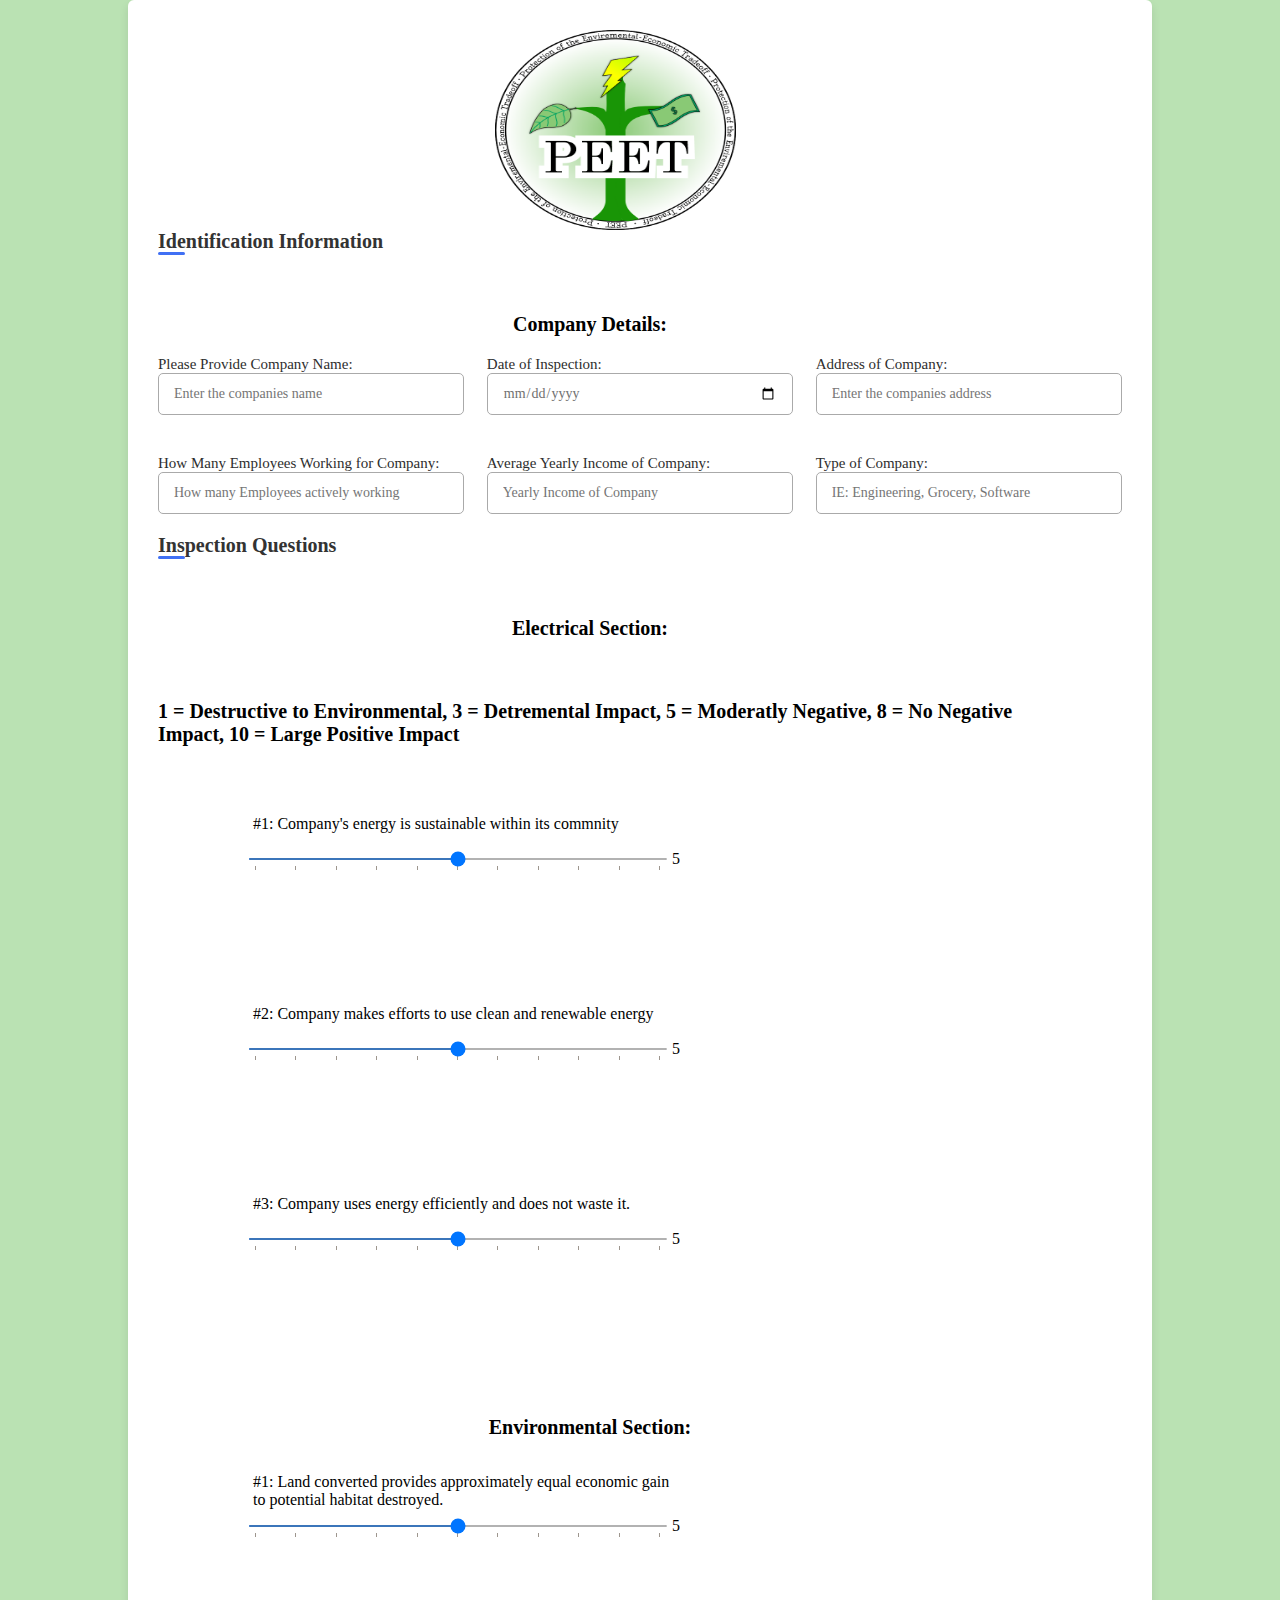
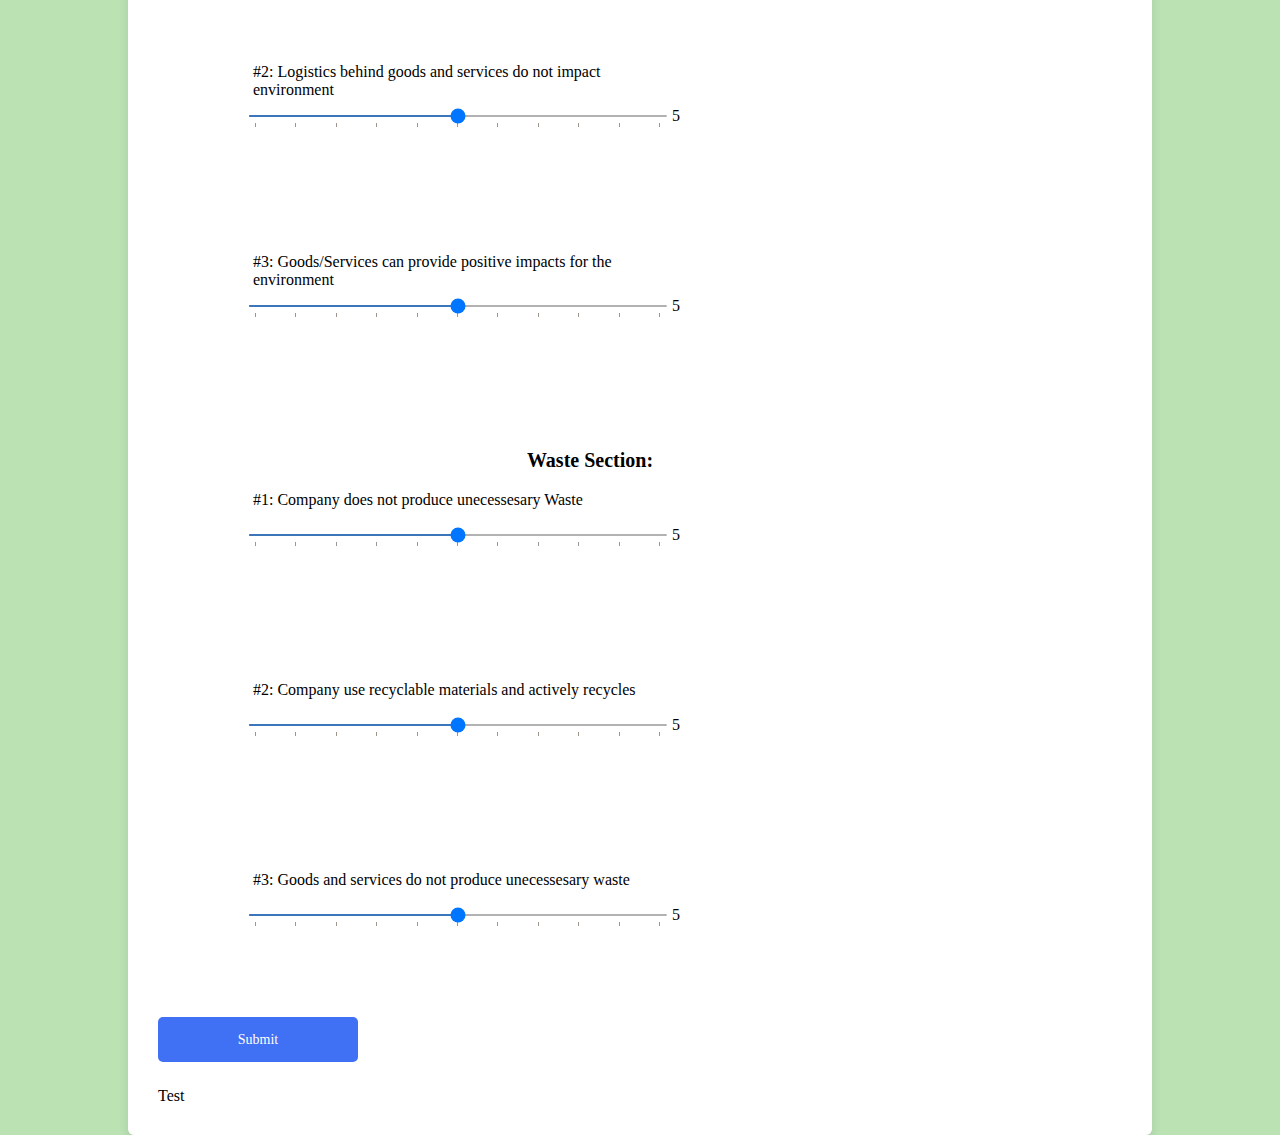
==== Index.html @ 84021a74 "Front-end Back-end merge" ====
<!DOCTYPE html>
<html>
<head>
    <title>PEET Input</title>
    <link href="Style.css" rel="stylesheet">
    <link href="https://unicons.iconscout.com/release/v4.0.0/css/line.css" rel="stylesheet">
    <script src="script.js"></script>
</head>
<body>
<!-- make a container-->
<div class="container"><!-- make an image for PEEMLogo.png -->
    <img id="logo" src="Assets/PEEMLogo.png" width="200" height="200">
    <header>Identification Information</header>
    <body id="1">
        <div class="form first">
            <span class="title">Company Details:</span>
            <div class="fields">
                <div class="input-fields">
                    <label for="name">Please Provide Company Name:</label>
                    <input type="text" id="SQ1" name="cName" placeholder="Enter the companies name" required>
                </div>
                <div class="input-fields">
                    <label for="name">Date of Inspection:</label>
                    <input type="date" id="SQ2" name="cName" placeholder="Enter date in mm/dd/yy" required>
                </div>

                <div class="input-fields">
                    <label for="name">Address of Company:</label>
                    <input type="text" id="SQ3" name="cName" placeholder="Enter the companies address" required>

                </div>
                <div class="input-fields">
                    <label for="name">How Many Employees Working for Company:</label>
                    <input type="number" id="SQ4" name="cName" placeholder="How many Employees actively working" required>
                </div>

                <div class="input-fields">
                    <label for="name">Average Yearly Income of Company:</label>
                    <input type="number" id="SQ5" name="cName" placeholder="Yearly Income of Company" required>
                </div>
                <div class="input-fields">
                    <label for="name">Type of Company:</label> <!-- change this question cause its wack-->
                    <input type="text" id="SQ6" name="cName" placeholder="IE: Engineering, Grocery, Software" required>
                </div>
            </div>
                <body>
                <header>Inspection Questions</header>
            <span class="title">Electrical Section:</span>
            <span class="title">1 = Destructive to Environmental, 3 = Detremental Impact, 5 = Moderatly Negative, 8 = No Negative Impact, 10 = Large Positive Impact</span> <!-- Use points from graph made yesterday -->
                    <div class="fields">
                        <div class="slider">
                            <label for="fader">#1: Company's energy is sustainable within its commnity </label>
                            <input type="range" min="0" max="10" value="5" id="EletQ1" 
                            step="1" list="score" oninput="rangeValue.innerText = this.value"> 
                            <p id="rangeValue">5</p>
                            <datalist id="score">
                            <option>0</option>
                            <option>1</option>
                            <option>2</option>
                            <option>3</option>
                            <option>4</option>
                            <option>5</option>
                            <option>6</option>
                            <option>7</option>
                            <option>8</option>
                            <option>9</option>
                            <option>10</option>
                            </datalist>
                            </div>
        
                        <div class="slider">
                            <label for="fader">#2: Company makes efforts to use clean and renewable energy </label>
                            <input type="range" min="0" max="10" value="5" id="EletQ2" 
                            step="1" list="score1" oninput="rangeValue1.innerText = this.value"> 
                            <p id="rangeValue1">5</p>
                            <datalist id="score1">
                            <option>0</option>
                            <option>1</option>
                            <option>2</option>
                            <option>3</option>
                            <option>4</option>
                            <option>5</option>
                            <option>6</option>
                            <option>7</option>
                            <option>8</option>
                            <option>9</option>
                            <option>10</option>
                            </datalist>
                            </div>
        
                        <div class="slider">
                            <label for="fader">#3: Company uses energy efficiently and does not waste it. </label>
                            <input type="range" min="0" max="10" value="5" id="EletQ3" 
                            step="1" list="score2" oninput="rangeValue2.innerText = this.value"> 
                            <p id="rangeValue2">5</p>
                            <datalist id="score2">
                            <option>0</option>
                            <option>1</option>
                            <option>2</option>
                            <option>3</option>
                            <option>4</option>
                            <option>5</option>
                            <option>6</option>
                            <option>7</option>
                            <option>8</option>
                            <option>9</option>
                            <option>10</option>
                            </datalist>
                            </div>
        
                            <!-- Creates the first Environmental Slider -->
                    <div class="details ID">       
                <span class="Environmental Section"></span>
                 <title class="ESID">Environmental Section:</title>
                    <div class="fields">
                        <div class="slider">
                            <label for="fader">#1: Land converted provides approximately equal economic gain to potential habitat destroyed. </label>
                            <input type="range" min="0" max="10" value="5" id="EnvQ1" 
                            step="1" list="EN_score" oninput="rangeValueEN.innerText = this.value"> 
                            <p id="rangeValueEN">5</p>
                            <datalist id="EN_score">
                            <option>0</option>
                            <option>1</option>
                            <option>2</option>
                            <option>3</option>
                            <option>4</option>
                            <option>5</option>
                            <option>6</option>
                            <option>7</option>
                            <option>8</option>
                            <option>9</option>
                            <option>10</option>
                            </datalist>
                            </div>  
        
                            <!-- Creates the seconds Environmental Slider -->
                        <div class="slider">
                            <label for="fader">#2: Logistics behind goods and services do not impact environment </label>
                            <input type="range" min="0" max="10" value="5" id="EnvQ2" 
                            step="1" list="score" oninput="rangeValueEN1.innerText = this.value"> 
                            <p id="rangeValueEN1">5</p>
                            <datalist id="EN_score1">
                            <option>0</option>
                            <option>1</option>
                            <option>2</option>
                            <option>3</option>
                            <option>4</option>
                            <option>5</option>
                            <option>6</option>
                            <option>7</option>
                            <option>8</option>
                            <option>9</option>
                            <option>10</option>
                            </datalist>
                            </div> 
        
                            <!-- Creates the third Environmental slider -->
                        <div class="slider">
                            <label for="fader">#3: Goods/Services can provide positive impacts for the environment </label>
                            <input type="range" min="0" max="10" value="5" id="EnvQ3" 
                            step="1" list="EN_score2" oninput="rangeValueEN2.innerText = this.value"> 
                            <p id="rangeValueEN2">5</p>
                            <datalist id="EN_score2">
                            <option>0</option>
                            <option>1</option>
                            <option>2</option>
                            <option>3</option>
                            <option>4</option>
                            <option>5</option>
                            <option>6</option>
                            <option>7</option>
                            <option>8</option>
                            <option>9</option>
                            <option>10</option>
                            </datalist>
                            </div>
                     </div>

                     <!-- Creates the Waste Questions -->
                    <div class="waste ID">
                <span class="Waste Section"></span>
                 <title class="WID">Waste Section:</title>
                    <div class="fields">
                        <div class="slider">
                            <label for="fader">#1: Company does not produce unecessesary Waste </label>
                            <input type="range" min="0" max="10" value="5" id="WQ1"
                            step="1" list="w_score" oninput="rangeValueW.innerText = this.value">
                            <p id="rangeValueW">5</p>
                            <datalist id="w_score">
                            <option>0</option>
                            <option>1</option>
                            <option>2</option>
                            <option>3</option>
                            <option>4</option>
                            <option>5</option>
                            <option>6</option>
                            <option>7</option>
                            <option>8</option>
                            <option>9</option>
                            <option>10</option>
                            </datalist>
                            </div>

                            <!-- Creates the seconds Waste Slider -->
                        <div class="slider">
                            <label for="fader">#2: Company use recyclable materials and actively recycles </label>
                            <input type="range" min="0" max="10" value="5" id="WQ2"
                            step="1" list="w_score1" oninput="rangeValueW.innerText = this.value">
                            <p id="rangeValueW">5</p>
                            <datalist id="w_score1">
                            <option>0</option>
                            <option>1</option>
                            <option>2</option>
                            <option>3</option>
                            <option>4</option>
                            <option>5</option>
                            <option>6</option>
                            <option>7</option>
                            <option>8</option>
                            <option>9</option>
                            <option>10</option>
                            </datalist>
                            </div>

                            <!-- Creates the third Waste slider -->
                        <div class="slider">
                            <label for="fader">#3: Goods and services do not produce unecessesary waste </label>
                            <input type="range" min="0" max="10" value="5" id="WQ3"
                            step="1" list="w_score2" oninput="rangeValueW.innerText = this.value">
                            <p id="rangeValueW">5</p>
                            <datalist id="w_score2">
                            <option>0</option>
                            <option>1</option>
                            <option>2</option>
                            <option>3</option>
                            <option>4</option>
                            <option>5</option>
                            <option>6</option>
                            <option>7</option>
                            <option>8</option>
                            <option>9</option>
                            <option>10</option>
                            </datalist>
                            </div>
                     </div>
                </button>
            </div>
        </div>
    </form>
                        </div>


                        <button id="submit" onclick="doUpdate()">
                            <i class="uil uil-navigator"></i>

                            <a> Submit </a>
                        </button>

                        <text id="Results">
                            Test
                        </text>
                    </div>
                </div>
        </div>
</div>
</form>
</div>
</body>
</html>
---- Style.css ----
/* set up universals */
* {
    margin: 0;
    padding: 0;
    box-sizing: border-box;
    font-family: 'Times New Roman', Times, serif;
}
    /* Set up main body */
    body {
        background: rgba(186 226 179);
        min-height: 100vh;
        display: flex;
        align-items: center;
        justify-content: center;
    }

    /* set up container sizing and format */
    .container {
        position: relative;
        max-width: 90;
        width: 80%;
        border-radius: 6px;
        padding: 30px;
        margin: 0 15px;
        background-color: white;
        box-shadow: 0 5px 10px rgba(0, 0, 0, 0.1);
    }
    
    /* set up header sizing and color */
    .container header {
        position: relative;
        font-size: 20px;
        font-weight: 600;
        color: #333;
    }

    /* make logo center on page */
    .container img {
        display: block;
        margin-left: 35%;
        /* margin-right: 50%; */
        width: 25%;
    }

    /* set up graphic line below header */
    .container header::before {
            content: "";
            position: absolute;
            left: 0;
            bottom: -2px;
            height: 3px;
            width: 27px;
            border-radius: 8px;
            background-color: #4070f4;
    }

    /* Customize the form */
    .container form {
        position: relative;
        margin-top: 16px;
        min-height: 490px;
        background-color: #fff;
        overflow: hidden;
    }

    /* lower the form internals from top down */
    .container .details {
        margin-top: 30px;
    }

    /* Customise the container title */
    .container form .title {
        display: block;
        margin-bottom: 8px;
        font-size: 16px;
        font-weight: 500;
        margin: 6px 0;
        color: #333;
    }

    /* customize the input fields within the form */
    .container .fields {
        display: flex;
        align-items: center;
        justify-content: space-between;
        flex-wrap: wrap;
    }

    /* most impressive thing here is the width calculation to put the input fields into 3 wide grids */
     .fields .input-fields   {
        display: flex;
        width: calc(100% / 3 - 15px);
        flex-direction: column;
        margin: 20px 0;
    }

    /* set up the input field labels */
    .input-fields label {
        font-size: 15px;
        font-weight: 500;
        color: #2e2e2e;
    }

    /* adjust input fields */
    .input-fields input {
        outline: none;
        font-size: 14px;
        font-weight: 400;
        color: #333;
        border-radius: 5px;
        border: 1px solid #aaa;
        padding: 0 15px;
        height: 42px;
        margin: 8px, 0;
    }

    /* add shadow effect is box is being edited */
    .input-fields input:is(:focus, :valid) {
        box-shadow: 0 3px 6px rgba(0, 0, 0, 0.13);
    }        

    /* Customize the color of the date before valid format*/
    .input-fields input[type="date"] {
        color: #707070;
    }

    /* Customize the color of the date after confirmed valid */
    .input-fields input[type="date"]:valid {
        color: #333;
    }

    /* Customize the next button */
    .container button{
        display: flex;
        align-items: center;
        justify-content: center;
        height: 45px;
        max-width: 200px;
        width: 100%;
        border: none;
        outline: none;
        color: #fff;
        border-radius: 5px;
        margin: 25px 0;
        background-color: #4070f4;
        transition: all 0.3 linear;
        cursor: pointer;
    }

    /* set up size and weight for the next button */
    .container button{
        font-size: 14px;
        font-weight: 400;
    }

    /* set up the next button hover effect */
    form button:hover {
        background-color: #265df2;
    }

    /* set up the next arrow graphic*/
    form button i{
        margin-left: 0 6px;
    }
    
    /* align buttons to center */
    form .buttons {
        display: flex;
        align-items: center;
    }

    /* set up the next button margin */
    form .buttons button , .nextBtn {
        margin-right: 14px;
    }

     /* set up the form title customization */
     .container .title {
        margin-right: 100px;
        margin-top: 60px;
        /* margin-bottom: -50px; */
        align-items: center;
        justify-content: center;
        display: flex;
        font-weight: bold;
        font-size: 20px;
    }


    /* set up the subheading for the Environmental Section(SE) */
    .container .ESID {
        margin-right: 100px;
        margin-top: 70px;
        margin-bottom: -30px;
        align-items: center;
        justify-content: center;
        display: flex;
        font-weight: bold;
        font-size: 20px;
    }

    .container .WID {
        margin-right: 100px;
        margin-top: 70px;
        margin-bottom: -50px;
        align-items: center;
        justify-content: center;
        display: flex;
        font-weight: bold;
        font-size: 20px;
    }

        /* Position sliders in middle of screen and allow for easy viewing */
    .slider {
        margin-bottom: -40px;
        margin: 50px;
        height: 90px;
        width: 50%;
        display: flex;
        align-items: center;
        justify-content: space-between;
        flex-wrap: wrap;
        padding: 10px;
        padding-left: 40px;
        background: #fff;
        border-radius: 10px;
        box-shadow: 0, 3px, 6px, rgba(0, 0, 0, 0.13);
    }

        /* customize the label or counter for the slider on the right */
     .slider label {
        font-size: 16px;
        font-weight: 500;
        font-family: 'Times New Roman', Times, serif;
        padding-left: 5px;
        color: black;
        flex-direction: column;
    }

        /* Make the slider itself look nice by adjusting its width and height to match input range */
    .slider input[type="range"] {
        width: 420px;
        height: 2px;
        background: black;
        border: none;
        outline: none;
    }
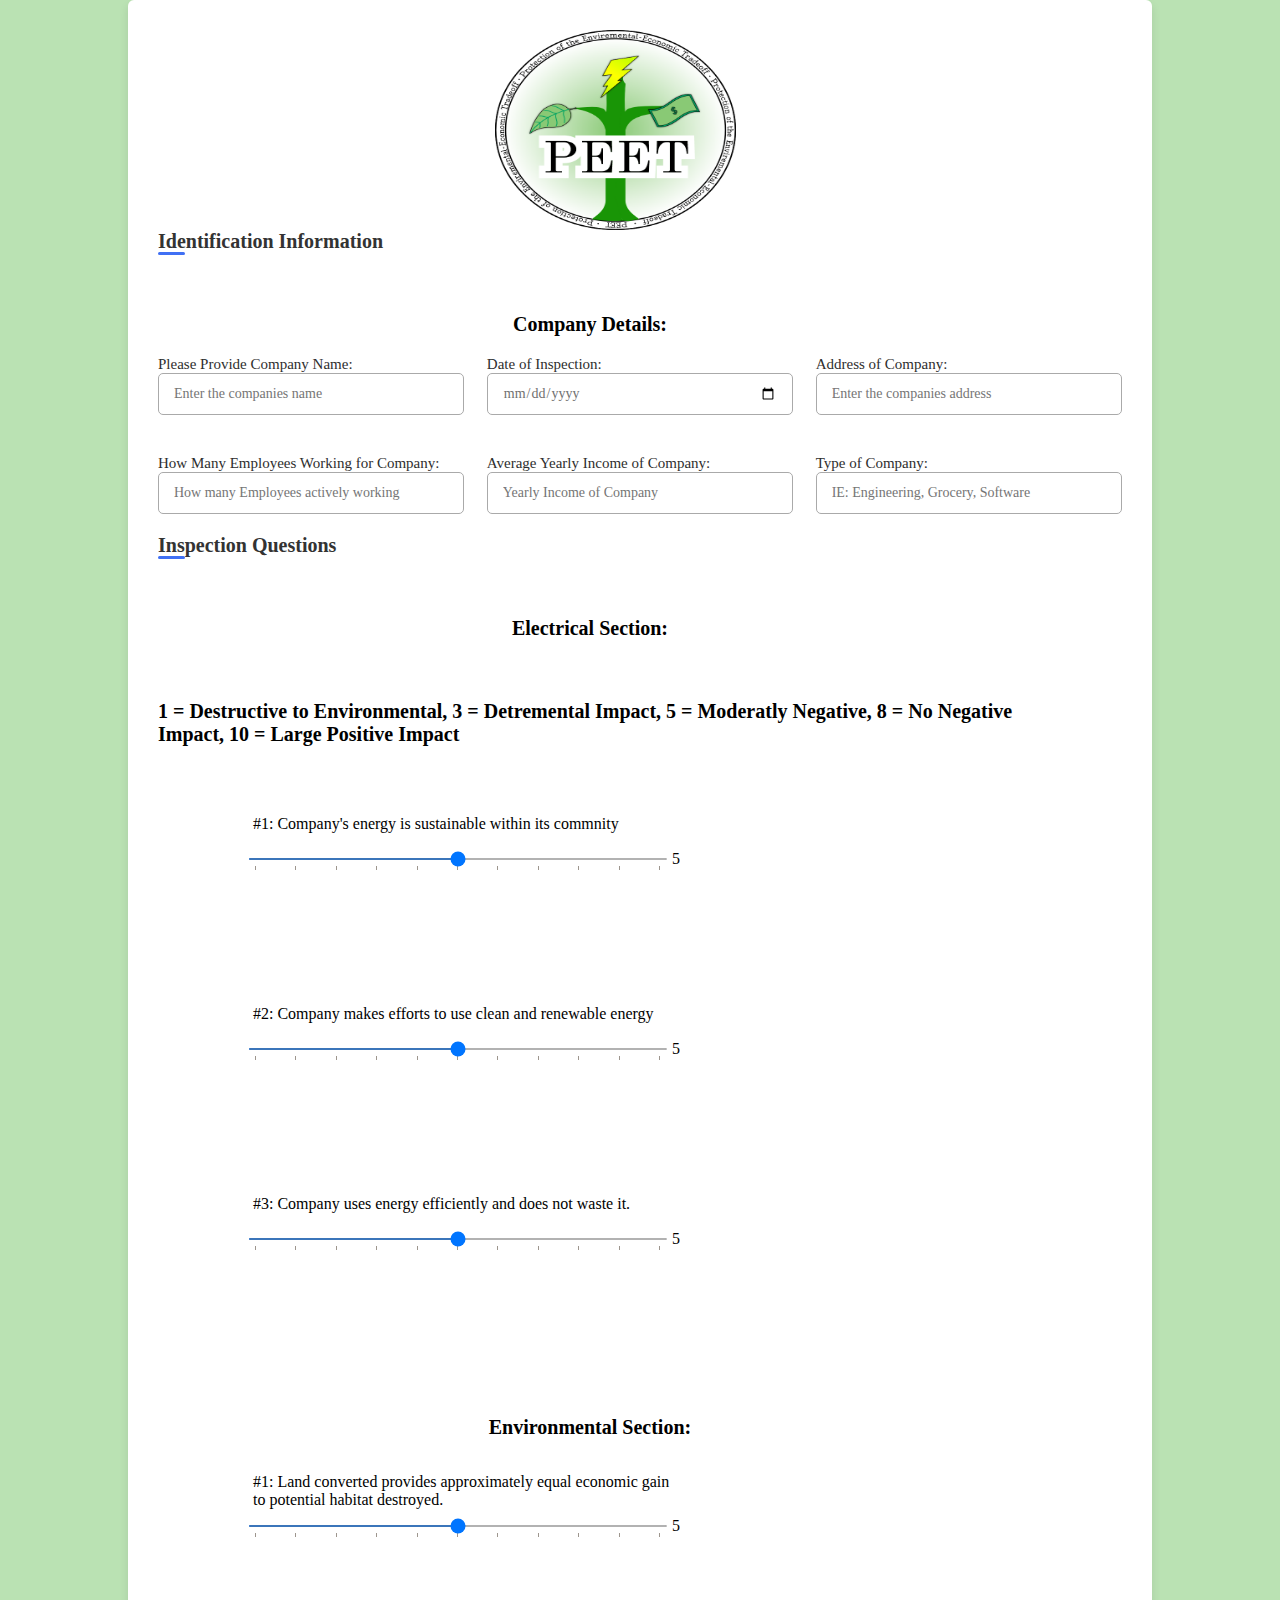
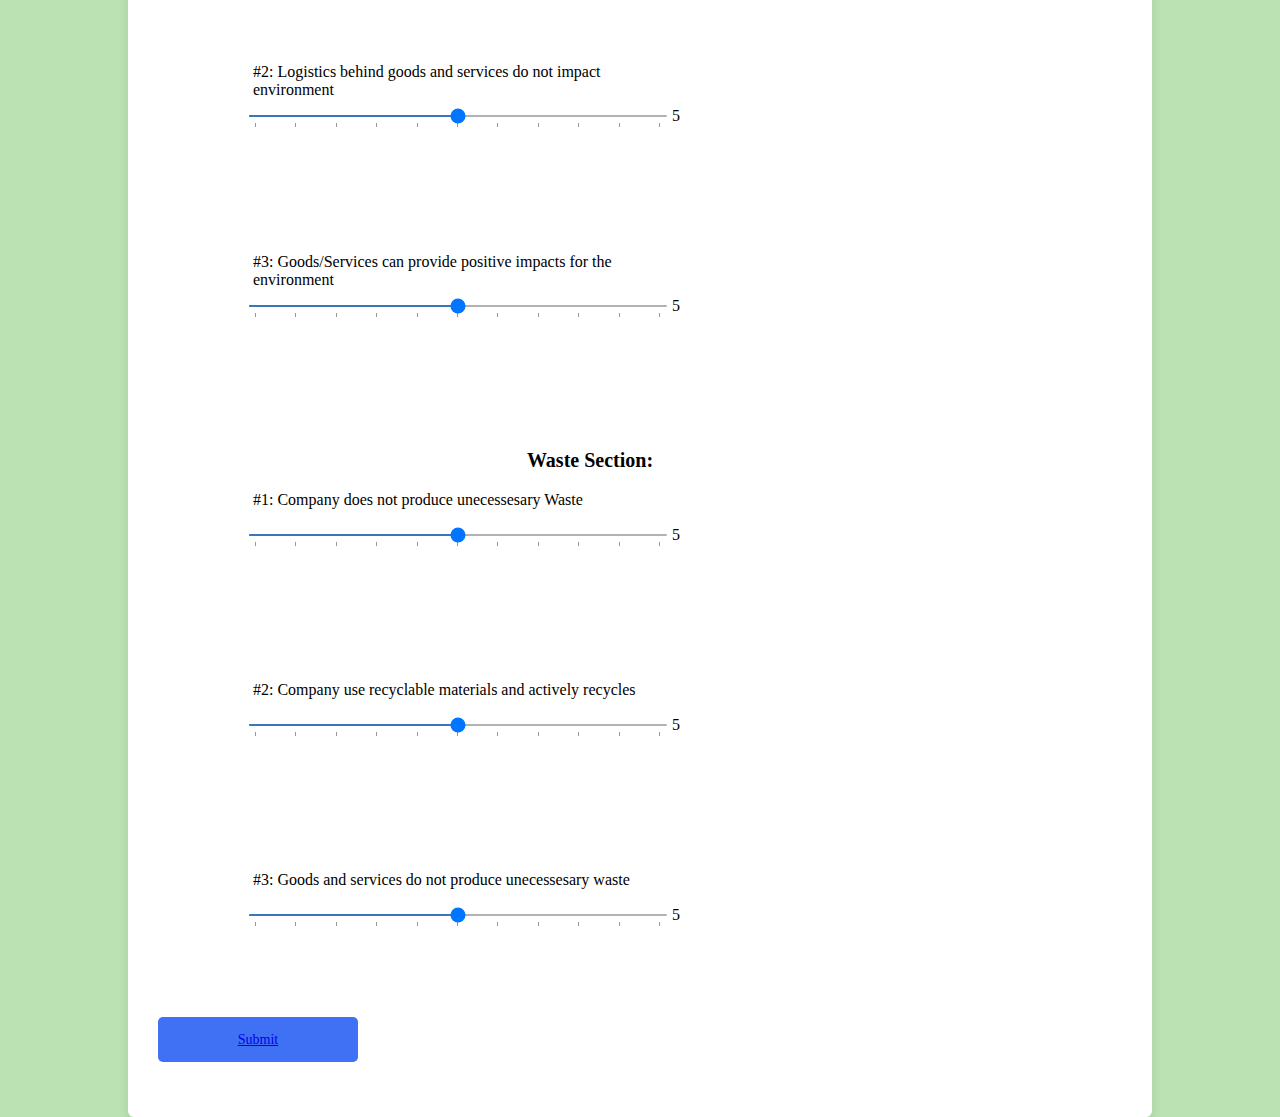
==== commit 53746eca: "Almost Almost There lol" ====
--- a/Index.html
+++ b/Index.html
@@ -1,17 +1,19 @@
 <!DOCTYPE html>
 <html>
 <head>
-    <title>PEET Input</title>
-    <link href="Style.css" rel="stylesheet">
-    <link href="https://unicons.iconscout.com/release/v4.0.0/css/line.css" rel="stylesheet">
+    <title></title>
+    <link rel="stylesheet" href="Style.css">
+    <link rel="stylesheet" href="https://unicons.iconscout.com/release/v4.0.0/css/line.css">
     <script src="script.js"></script>
 </head>
 <body>
-<!-- make a container-->
-<div class="container"><!-- make an image for PEEMLogo.png -->
+    
+    <!-- make a container-->
+    <div class="container">
+        <!-- make an image for PEEMLogo.png -->
     <img id="logo" src="Assets/PEEMLogo.png" width="200" height="200">
-    <header>Identification Information</header>
-    <body id="1">
+        <header>Identification Information</header> 
+    <body>
         <div class="form first">
             <span class="title">Company Details:</span>
             <div class="fields">
@@ -27,13 +29,13 @@
                 <div class="input-fields">
                     <label for="name">Address of Company:</label>
                     <input type="text" id="SQ3" name="cName" placeholder="Enter the companies address" required>
-
+                    
                 </div>
                 <div class="input-fields">
                     <label for="name">How Many Employees Working for Company:</label>
                     <input type="number" id="SQ4" name="cName" placeholder="How many Employees actively working" required>
                 </div>
-
+    
                 <div class="input-fields">
                     <label for="name">Average Yearly Income of Company:</label>
                     <input type="number" id="SQ5" name="cName" placeholder="Yearly Income of Company" required>
@@ -137,7 +139,7 @@
                         <div class="slider">
                             <label for="fader">#2: Logistics behind goods and services do not impact environment </label>
                             <input type="range" min="0" max="10" value="5" id="EnvQ2" 
-                            step="1" list="score" oninput="rangeValueEN1.innerText = this.value"> 
+                            step="1" list="EN_score1" oninput="rangeValueEN1.innerText = this.value"> 
                             <p id="rangeValueEN1">5</p>
                             <datalist id="EN_score1">
                             <option>0</option>
@@ -177,14 +179,14 @@
                      </div>
 
                      <!-- Creates the Waste Questions -->
-                    <div class="waste ID">
+                    <div class="waste ID">       
                 <span class="Waste Section"></span>
                  <title class="WID">Waste Section:</title>
                     <div class="fields">
                         <div class="slider">
                             <label for="fader">#1: Company does not produce unecessesary Waste </label>
-                            <input type="range" min="0" max="10" value="5" id="WQ1"
-                            step="1" list="w_score" oninput="rangeValueW.innerText = this.value">
+                            <input type="range" min="0" max="10" value="5" id="WQ1" 
+                            step="1" list="w_score" oninput="rangeValueW.innerText = this.value"> 
                             <p id="rangeValueW">5</p>
                             <datalist id="w_score">
                             <option>0</option>
@@ -199,14 +201,14 @@
                             <option>9</option>
                             <option>10</option>
                             </datalist>
-                            </div>
-
+                            </div>  
+        
                             <!-- Creates the seconds Waste Slider -->
                         <div class="slider">
                             <label for="fader">#2: Company use recyclable materials and actively recycles </label>
-                            <input type="range" min="0" max="10" value="5" id="WQ2"
-                            step="1" list="w_score1" oninput="rangeValueW.innerText = this.value">
-                            <p id="rangeValueW">5</p>
+                            <input type="range" min="0" max="10" value="5" id="WQ2" 
+                            step="1" list="w_score1" oninput="rangeValueW1.innerText = this.value"> 
+                            <p id="rangeValueW1">5</p>
                             <datalist id="w_score1">
                             <option>0</option>
                             <option>1</option>
@@ -220,14 +222,14 @@
                             <option>9</option>
                             <option>10</option>
                             </datalist>
-                            </div>
-
+                            </div> 
+        
                             <!-- Creates the third Waste slider -->
                         <div class="slider">
                             <label for="fader">#3: Goods and services do not produce unecessesary waste </label>
-                            <input type="range" min="0" max="10" value="5" id="WQ3"
-                            step="1" list="w_score2" oninput="rangeValueW.innerText = this.value">
-                            <p id="rangeValueW">5</p>
+                            <input type="range" min="0" max="10" value="5" id="WQ3" 
+                            step="1" list="w_score2" oninput="rangeValueW2.innerText = this.value"> 
+                            <p id="rangeValueW2">5</p>
                             <datalist id="w_score2">
                             <option>0</option>
                             <option>1</option>
@@ -242,28 +244,17 @@
                             <option>10</option>
                             </datalist>
                             </div>
-                     </div>
+                     </div> 
+        
+                <button class="submit"><a href="null">Submit</a>
+                    <i class="uil uil-navigator"></i>
+                </button>
+            </div>
+        </div>
                 </button>
             </div>
         </div>
     </form>
-                        </div>
-
-
-                        <button id="submit" onclick="doUpdate()">
-                            <i class="uil uil-navigator"></i>
-
-                            <a> Submit </a>
-                        </button>
-
-                        <text id="Results">
-                            Test
-                        </text>
-                    </div>
-                </div>
-        </div>
-</div>
-</form>
 </div>
 </body>
 </html>
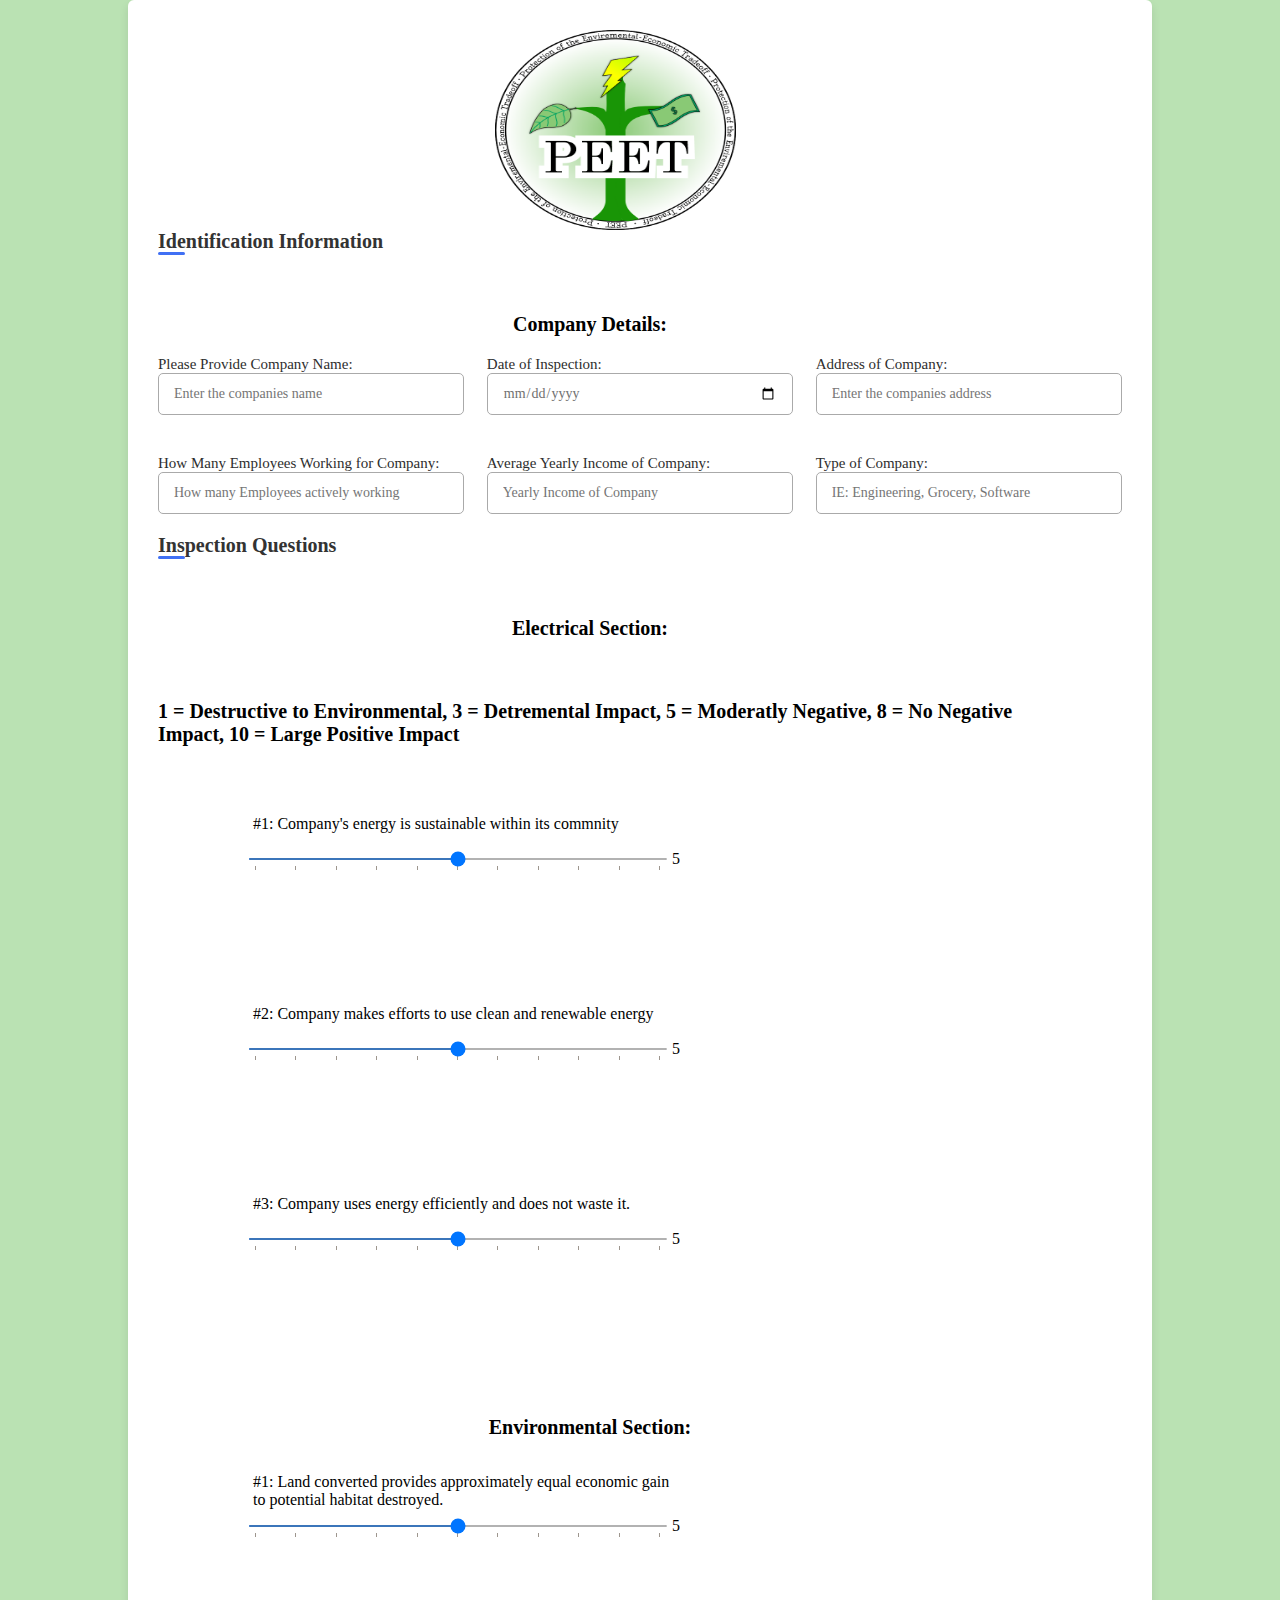
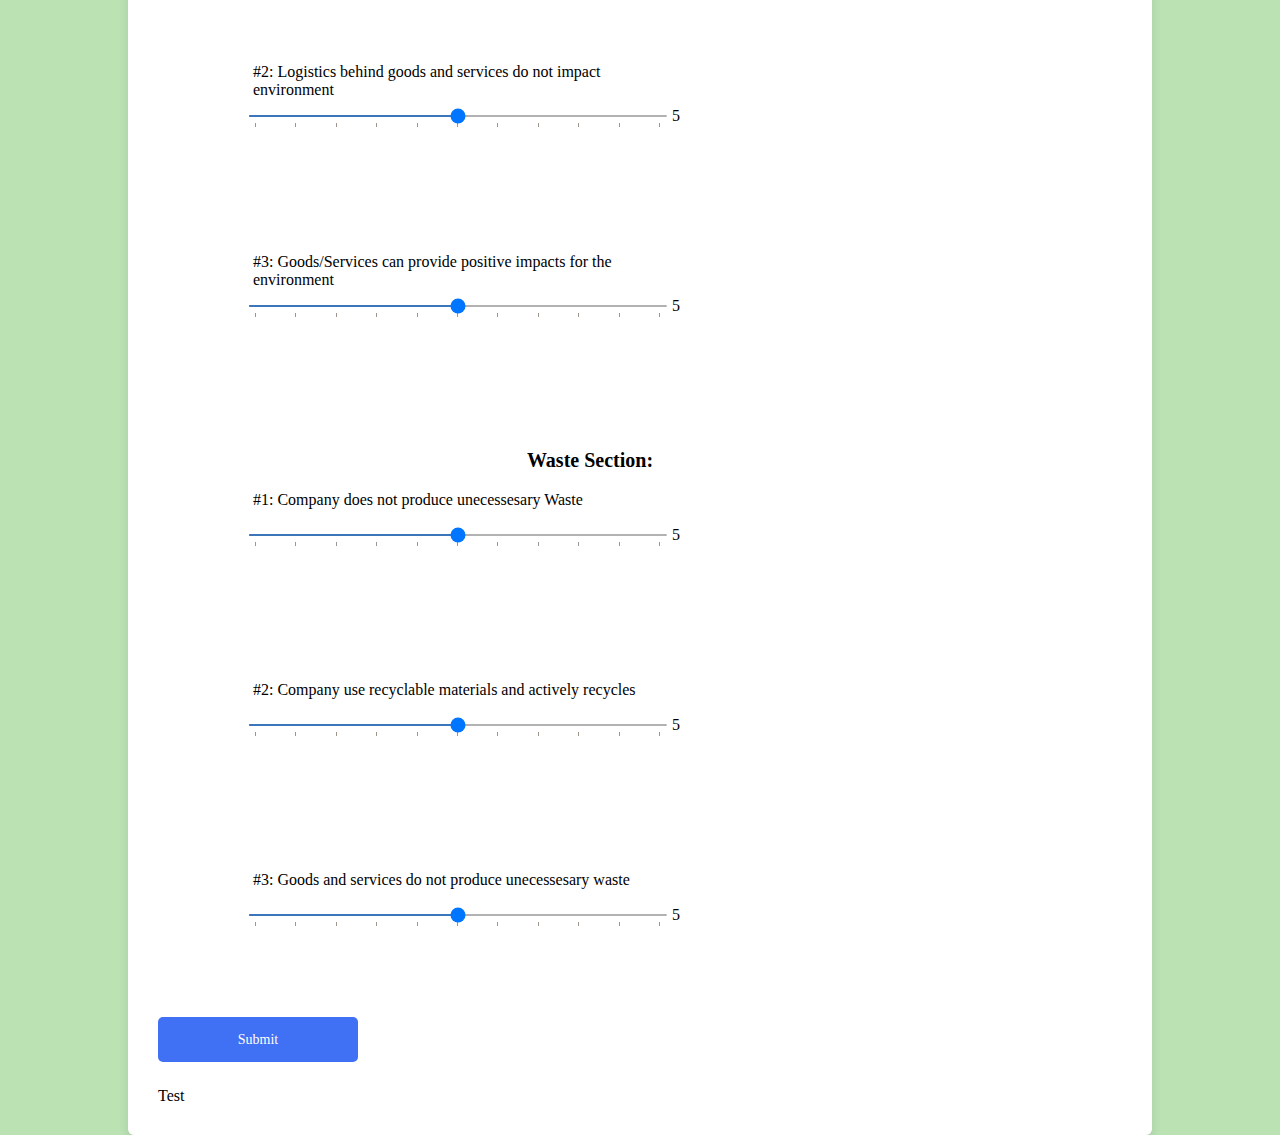
==== commit 879e336a: "Kaden use VS Code Kaden fuck up Lucas use Intelij Lucas fix Kaden mistake Coincidence?" ====
--- a/Index.html
+++ b/Index.html
@@ -1,61 +1,126 @@
 <!DOCTYPE html>
 <html>
 <head>
-    <title></title>
-    <link rel="stylesheet" href="Style.css">
-    <link rel="stylesheet" href="https://unicons.iconscout.com/release/v4.0.0/css/line.css">
+    <title>PEET Input</title>
+    <link href="Style.css" rel="stylesheet">
+    <link href="https://unicons.iconscout.com/release/v4.0.0/css/line.css" rel="stylesheet">
     <script src="script.js"></script>
 </head>
 <body>
-    
-    <!-- make a container-->
-    <div class="container">
-        <!-- make an image for PEEMLogo.png -->
+<!-- make a container-->
+<div class="container"><!-- make an image for PEEMLogo.png -->
     <img id="logo" src="Assets/PEEMLogo.png" width="200" height="200">
-        <header>Identification Information</header> 
-    <body>
-        <div class="form first">
-            <span class="title">Company Details:</span>
-            <div class="fields">
-                <div class="input-fields">
-                    <label for="name">Please Provide Company Name:</label>
-                    <input type="text" id="SQ1" name="cName" placeholder="Enter the companies name" required>
-                </div>
-                <div class="input-fields">
-                    <label for="name">Date of Inspection:</label>
-                    <input type="date" id="SQ2" name="cName" placeholder="Enter date in mm/dd/yy" required>
-                </div>
-
-                <div class="input-fields">
-                    <label for="name">Address of Company:</label>
-                    <input type="text" id="SQ3" name="cName" placeholder="Enter the companies address" required>
-                    
-                </div>
-                <div class="input-fields">
-                    <label for="name">How Many Employees Working for Company:</label>
-                    <input type="number" id="SQ4" name="cName" placeholder="How many Employees actively working" required>
-                </div>
-    
-                <div class="input-fields">
-                    <label for="name">Average Yearly Income of Company:</label>
-                    <input type="number" id="SQ5" name="cName" placeholder="Yearly Income of Company" required>
-                </div>
-                <div class="input-fields">
-                    <label for="name">Type of Company:</label> <!-- change this question cause its wack-->
-                    <input type="text" id="SQ6" name="cName" placeholder="IE: Engineering, Grocery, Software" required>
-                </div>
-            </div>
-                <body>
-                <header>Inspection Questions</header>
-            <span class="title">Electrical Section:</span>
-            <span class="title">1 = Destructive to Environmental, 3 = Detremental Impact, 5 = Moderatly Negative, 8 = No Negative Impact, 10 = Large Positive Impact</span> <!-- Use points from graph made yesterday -->
-                    <div class="fields">
-                        <div class="slider">
-                            <label for="fader">#1: Company's energy is sustainable within its commnity </label>
-                            <input type="range" min="0" max="10" value="5" id="EletQ1" 
-                            step="1" list="score" oninput="rangeValue.innerText = this.value"> 
-                            <p id="rangeValue">5</p>
-                            <datalist id="score">
+    <header>Identification Information</header>
+    <body id="1">
+    <div class="form first">
+        <span class="title">Company Details:</span>
+        <div class="fields">
+            <div class="input-fields">
+                <label for="name">Please Provide Company Name:</label>
+                <input type="text" id="SQ1" name="cName" placeholder="Enter the companies name" required>
+            </div>
+            <div class="input-fields">
+                <label for="name">Date of Inspection:</label>
+                <input type="date" id="SQ2" name="cName" placeholder="Enter date in mm/dd/yy" required>
+            </div>
+
+            <div class="input-fields">
+                <label for="name">Address of Company:</label>
+                <input type="text" id="SQ3" name="cName" placeholder="Enter the companies address" required>
+
+            </div>
+            <div class="input-fields">
+                <label for="name">How Many Employees Working for Company:</label>
+                <input type="number" id="SQ4" name="cName" placeholder="How many Employees actively working" required>
+            </div>
+
+            <div class="input-fields">
+                <label for="name">Average Yearly Income of Company:</label>
+                <input type="number" id="SQ5" name="cName" placeholder="Yearly Income of Company" required>
+            </div>
+            <div class="input-fields">
+                <label for="name">Type of Company:</label> <!-- change this question cause its wack-->
+                <input type="text" id="SQ6" name="cName" placeholder="IE: Engineering, Grocery, Software" required>
+            </div>
+        </div>
+        <body>
+        <header>Inspection Questions</header>
+        <span class="title">Electrical Section:</span>
+        <span class="title">1 = Destructive to Environmental, 3 = Detremental Impact, 5 = Moderatly Negative, 8 = No Negative Impact, 10 = Large Positive Impact</span>
+        <!-- Use points from graph made yesterday -->
+        <div class="fields">
+            <div class="slider">
+                <label for="fader">#1: Company's energy is sustainable within its commnity </label>
+                <input type="range" min="0" max="10" value="5" id="EletQ1"
+                       step="1" list="score" oninput="rangeValue.innerText = this.value">
+                <p id="rangeValue">5</p>
+                <datalist id="score">
+                    <option>0</option>
+                    <option>1</option>
+                    <option>2</option>
+                    <option>3</option>
+                    <option>4</option>
+                    <option>5</option>
+                    <option>6</option>
+                    <option>7</option>
+                    <option>8</option>
+                    <option>9</option>
+                    <option>10</option>
+                </datalist>
+            </div>
+
+            <div class="slider">
+                <label for="fader">#2: Company makes efforts to use clean and renewable energy </label>
+                <input type="range" min="0" max="10" value="5" id="EletQ2"
+                       step="1" list="score1" oninput="rangeValue1.innerText = this.value">
+                <p id="rangeValue1">5</p>
+                <datalist id="score1">
+                    <option>0</option>
+                    <option>1</option>
+                    <option>2</option>
+                    <option>3</option>
+                    <option>4</option>
+                    <option>5</option>
+                    <option>6</option>
+                    <option>7</option>
+                    <option>8</option>
+                    <option>9</option>
+                    <option>10</option>
+                </datalist>
+            </div>
+
+            <div class="slider">
+                <label for="fader">#3: Company uses energy efficiently and does not waste it. </label>
+                <input type="range" min="0" max="10" value="5" id="EletQ3"
+                       step="1" list="score2" oninput="rangeValue2.innerText = this.value">
+                <p id="rangeValue2">5</p>
+                <datalist id="score2">
+                    <option>0</option>
+                    <option>1</option>
+                    <option>2</option>
+                    <option>3</option>
+                    <option>4</option>
+                    <option>5</option>
+                    <option>6</option>
+                    <option>7</option>
+                    <option>8</option>
+                    <option>9</option>
+                    <option>10</option>
+                </datalist>
+            </div>
+
+            <!-- Creates the first Environmental Slider -->
+            <div class="details ID">
+                <span class="Environmental Section"></span>
+                <title class="ESID">Environmental Section:</title>
+                <div class="fields">
+                    <div class="slider">
+                        <label for="fader">#1: Land converted provides approximately equal economic gain to potential
+                            habitat destroyed. </label>
+                        <input type="range" min="0" max="10" value="5" id="EnvQ1"
+                               step="1" list="EN_score" oninput="rangeValueEN.innerText = this.value">
+                        <p id="rangeValueEN">5</p>
+                        <datalist id="EN_score">
                             <option>0</option>
                             <option>1</option>
                             <option>2</option>
@@ -67,15 +132,16 @@
                             <option>8</option>
                             <option>9</option>
                             <option>10</option>
-                            </datalist>
-                            </div>
-        
-                        <div class="slider">
-                            <label for="fader">#2: Company makes efforts to use clean and renewable energy </label>
-                            <input type="range" min="0" max="10" value="5" id="EletQ2" 
-                            step="1" list="score1" oninput="rangeValue1.innerText = this.value"> 
-                            <p id="rangeValue1">5</p>
-                            <datalist id="score1">
+                        </datalist>
+                    </div>
+
+                    <!-- Creates the seconds Environmental Slider -->
+                    <div class="slider">
+                        <label for="fader">#2: Logistics behind goods and services do not impact environment </label>
+                        <input type="range" min="0" max="10" value="5" id="EnvQ2"
+                               step="1" list="score" oninput="rangeValueEN1.innerText = this.value">
+                        <p id="rangeValueEN1">5</p>
+                        <datalist id="EN_score1">
                             <option>0</option>
                             <option>1</option>
                             <option>2</option>
@@ -87,15 +153,16 @@
                             <option>8</option>
                             <option>9</option>
                             <option>10</option>
-                            </datalist>
-                            </div>
-        
-                        <div class="slider">
-                            <label for="fader">#3: Company uses energy efficiently and does not waste it. </label>
-                            <input type="range" min="0" max="10" value="5" id="EletQ3" 
-                            step="1" list="score2" oninput="rangeValue2.innerText = this.value"> 
-                            <p id="rangeValue2">5</p>
-                            <datalist id="score2">
+                        </datalist>
+                    </div>
+
+                    <!-- Creates the third Environmental slider -->
+                    <div class="slider">
+                        <label for="fader">#3: Goods/Services can provide positive impacts for the environment </label>
+                        <input type="range" min="0" max="10" value="5" id="EnvQ3"
+                               step="1" list="EN_score2" oninput="rangeValueEN2.innerText = this.value">
+                        <p id="rangeValueEN2">5</p>
+                        <datalist id="EN_score2">
                             <option>0</option>
                             <option>1</option>
                             <option>2</option>
@@ -107,154 +174,92 @@
                             <option>8</option>
                             <option>9</option>
                             <option>10</option>
-                            </datalist>
-                            </div>
-        
-                            <!-- Creates the first Environmental Slider -->
-                    <div class="details ID">       
-                <span class="Environmental Section"></span>
-                 <title class="ESID">Environmental Section:</title>
-                    <div class="fields">
-                        <div class="slider">
-                            <label for="fader">#1: Land converted provides approximately equal economic gain to potential habitat destroyed. </label>
-                            <input type="range" min="0" max="10" value="5" id="EnvQ1" 
-                            step="1" list="EN_score" oninput="rangeValueEN.innerText = this.value"> 
-                            <p id="rangeValueEN">5</p>
-                            <datalist id="EN_score">
-                            <option>0</option>
-                            <option>1</option>
-                            <option>2</option>
-                            <option>3</option>
-                            <option>4</option>
-                            <option>5</option>
-                            <option>6</option>
-                            <option>7</option>
-                            <option>8</option>
-                            <option>9</option>
-                            <option>10</option>
-                            </datalist>
-                            </div>  
-        
-                            <!-- Creates the seconds Environmental Slider -->
-                        <div class="slider">
-                            <label for="fader">#2: Logistics behind goods and services do not impact environment </label>
-                            <input type="range" min="0" max="10" value="5" id="EnvQ2" 
-                            step="1" list="EN_score1" oninput="rangeValueEN1.innerText = this.value"> 
-                            <p id="rangeValueEN1">5</p>
-                            <datalist id="EN_score1">
-                            <option>0</option>
-                            <option>1</option>
-                            <option>2</option>
-                            <option>3</option>
-                            <option>4</option>
-                            <option>5</option>
-                            <option>6</option>
-                            <option>7</option>
-                            <option>8</option>
-                            <option>9</option>
-                            <option>10</option>
-                            </datalist>
-                            </div> 
-        
-                            <!-- Creates the third Environmental slider -->
-                        <div class="slider">
-                            <label for="fader">#3: Goods/Services can provide positive impacts for the environment </label>
-                            <input type="range" min="0" max="10" value="5" id="EnvQ3" 
-                            step="1" list="EN_score2" oninput="rangeValueEN2.innerText = this.value"> 
-                            <p id="rangeValueEN2">5</p>
-                            <datalist id="EN_score2">
-                            <option>0</option>
-                            <option>1</option>
-                            <option>2</option>
-                            <option>3</option>
-                            <option>4</option>
-                            <option>5</option>
-                            <option>6</option>
-                            <option>7</option>
-                            <option>8</option>
-                            <option>9</option>
-                            <option>10</option>
-                            </datalist>
-                            </div>
-                     </div>
-
-                     <!-- Creates the Waste Questions -->
-                    <div class="waste ID">       
-                <span class="Waste Section"></span>
-                 <title class="WID">Waste Section:</title>
+                        </datalist>
+                    </div>
+                </div>
+
+                <!-- Creates the Waste Questions -->
+                <div class="waste ID">
+                    <span class="Waste Section"></span>
+                    <title class="WID">Waste Section:</title>
                     <div class="fields">
                         <div class="slider">
                             <label for="fader">#1: Company does not produce unecessesary Waste </label>
-                            <input type="range" min="0" max="10" value="5" id="WQ1" 
-                            step="1" list="w_score" oninput="rangeValueW.innerText = this.value"> 
+                            <input type="range" min="0" max="10" value="5" id="WQ1"
+                                   step="1" list="w_score" oninput="rangeValueW.innerText = this.value">
                             <p id="rangeValueW">5</p>
                             <datalist id="w_score">
-                            <option>0</option>
-                            <option>1</option>
-                            <option>2</option>
-                            <option>3</option>
-                            <option>4</option>
-                            <option>5</option>
-                            <option>6</option>
-                            <option>7</option>
-                            <option>8</option>
-                            <option>9</option>
-                            <option>10</option>
+                                <option>0</option>
+                                <option>1</option>
+                                <option>2</option>
+                                <option>3</option>
+                                <option>4</option>
+                                <option>5</option>
+                                <option>6</option>
+                                <option>7</option>
+                                <option>8</option>
+                                <option>9</option>
+                                <option>10</option>
                             </datalist>
-                            </div>  
-        
-                            <!-- Creates the seconds Waste Slider -->
+                        </div>
+
+                        <!-- Creates the seconds Waste Slider -->
                         <div class="slider">
                             <label for="fader">#2: Company use recyclable materials and actively recycles </label>
-                            <input type="range" min="0" max="10" value="5" id="WQ2" 
-                            step="1" list="w_score1" oninput="rangeValueW1.innerText = this.value"> 
+                            <input type="range" min="0" max="10" value="5" id="WQ2"
+                                   step="1" list="w_score1" oninput="rangeValueW1.innerText = this.value">
                             <p id="rangeValueW1">5</p>
                             <datalist id="w_score1">
-                            <option>0</option>
-                            <option>1</option>
-                            <option>2</option>
-                            <option>3</option>
-                            <option>4</option>
-                            <option>5</option>
-                            <option>6</option>
-                            <option>7</option>
-                            <option>8</option>
-                            <option>9</option>
-                            <option>10</option>
+                                <option>0</option>
+                                <option>1</option>
+                                <option>2</option>
+                                <option>3</option>
+                                <option>4</option>
+                                <option>5</option>
+                                <option>6</option>
+                                <option>7</option>
+                                <option>8</option>
+                                <option>9</option>
+                                <option>10</option>
                             </datalist>
-                            </div> 
-        
-                            <!-- Creates the third Waste slider -->
+                        </div>
+
+                        <!-- Creates the third Waste slider -->
                         <div class="slider">
                             <label for="fader">#3: Goods and services do not produce unecessesary waste </label>
-                            <input type="range" min="0" max="10" value="5" id="WQ3" 
-                            step="1" list="w_score2" oninput="rangeValueW2.innerText = this.value"> 
+                            <input type="range" min="0" max="10" value="5" id="WQ3"
+                                   step="1" list="w_score2" oninput="rangeValueW2.innerText = this.value">
                             <p id="rangeValueW2">5</p>
                             <datalist id="w_score2">
-                            <option>0</option>
-                            <option>1</option>
-                            <option>2</option>
-                            <option>3</option>
-                            <option>4</option>
-                            <option>5</option>
-                            <option>6</option>
-                            <option>7</option>
-                            <option>8</option>
-                            <option>9</option>
-                            <option>10</option>
+                                <option>0</option>
+                                <option>1</option>
+                                <option>2</option>
+                                <option>3</option>
+                                <option>4</option>
+                                <option>5</option>
+                                <option>6</option>
+                                <option>7</option>
+                                <option>8</option>
+                                <option>9</option>
+                                <option>10</option>
                             </datalist>
-                            </div>
-                     </div> 
-        
-                <button class="submit"><a href="null">Submit</a>
-                    <i class="uil uil-navigator"></i>
-                </button>
+                        </div>
+                    </div>
+                </div>
             </div>
         </div>
-                </button>
-            </div>
-        </div>
-    </form>
+
+
+        <button id="submit" onclick="doUpdate()">
+            <i class="uil uil-navigator"></i>
+
+            <a> Submit </a>
+        </button>
+
+        <text id="Results">
+            Test
+        </text>
+    </div>
 </div>
 </body>
 </html>
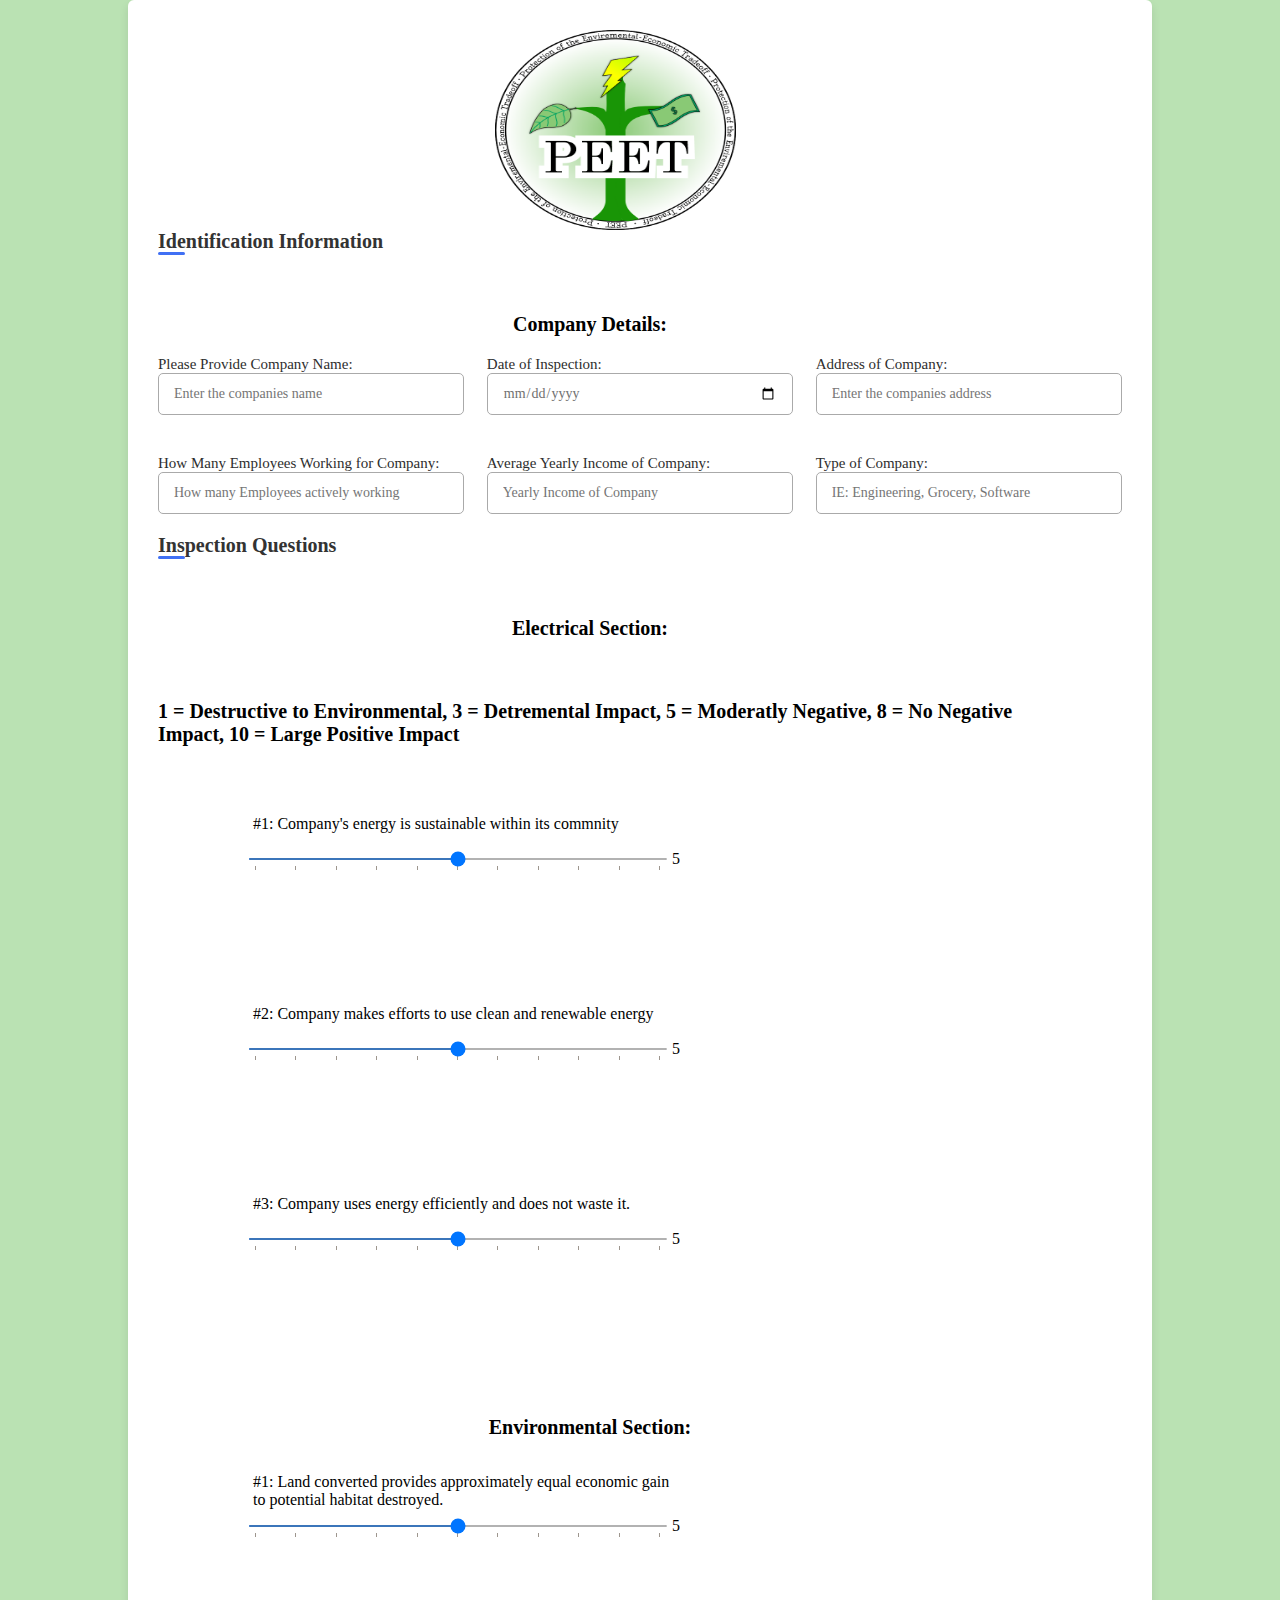
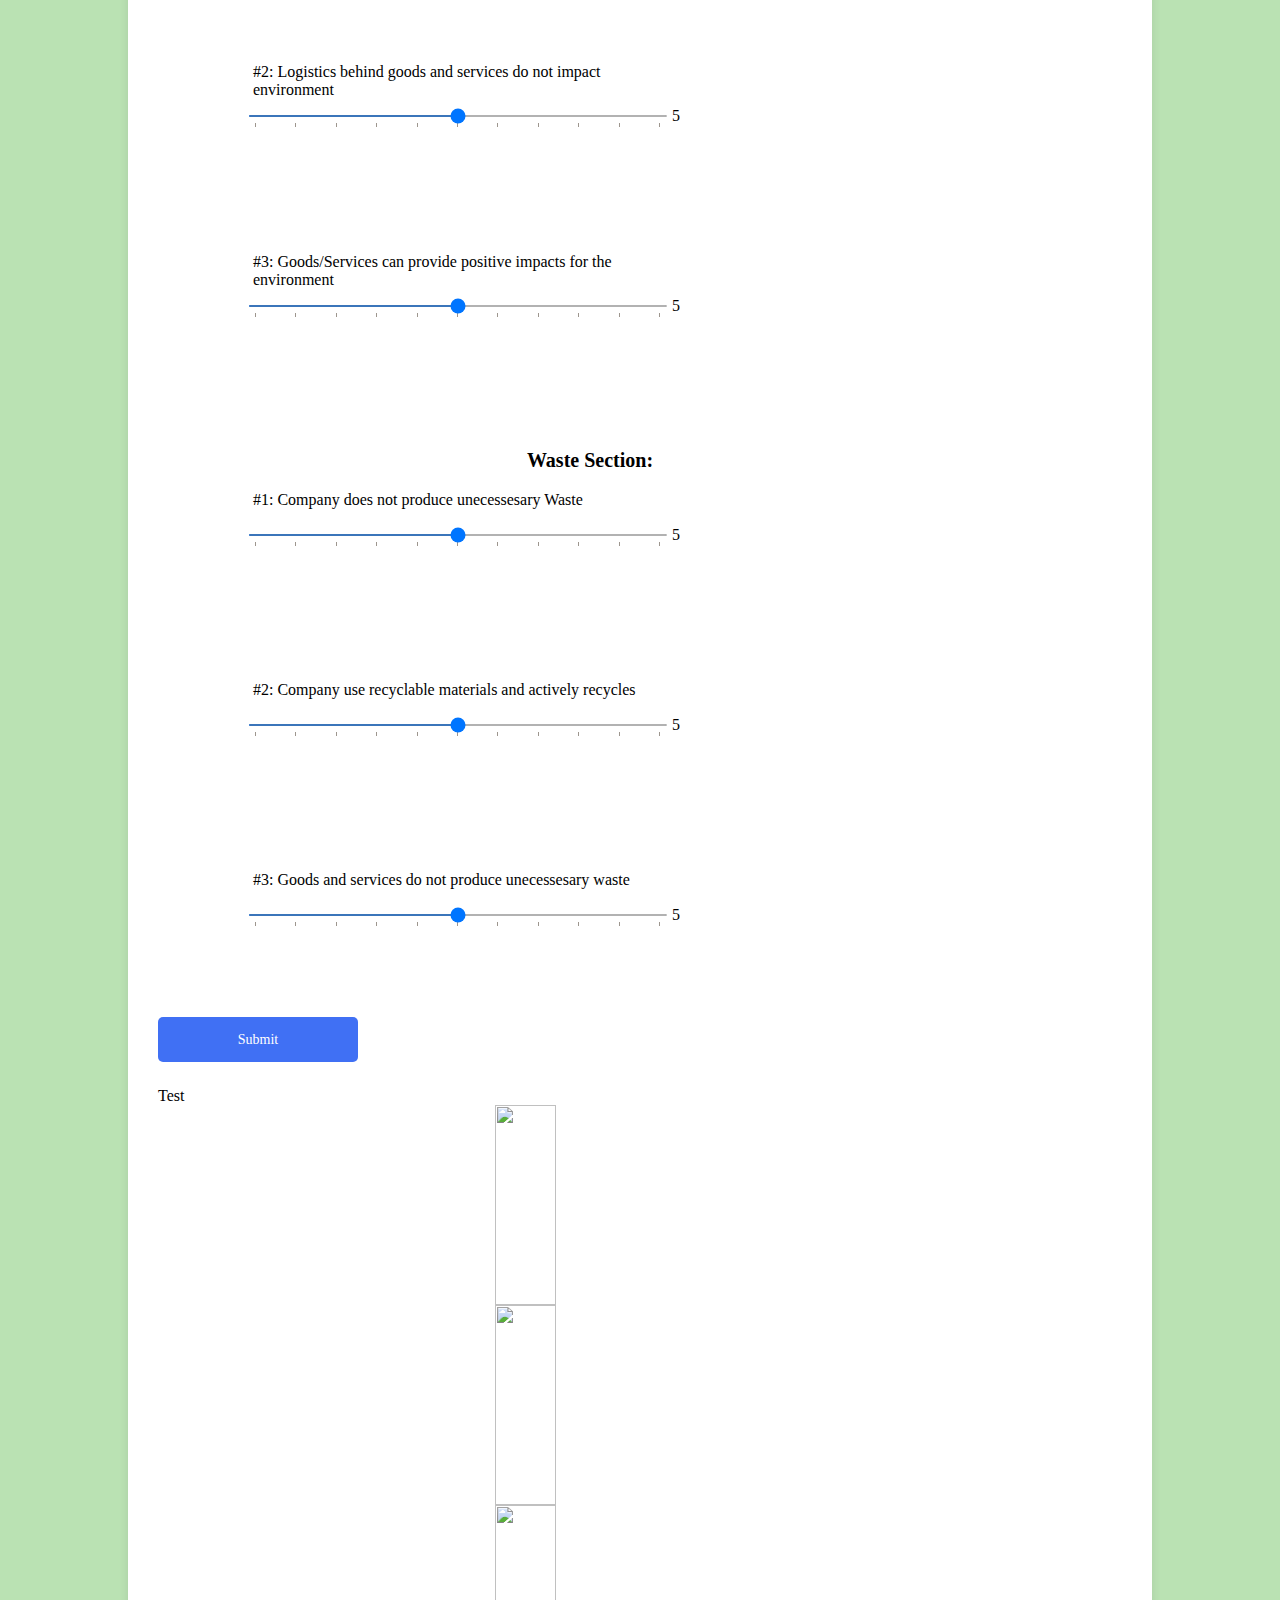
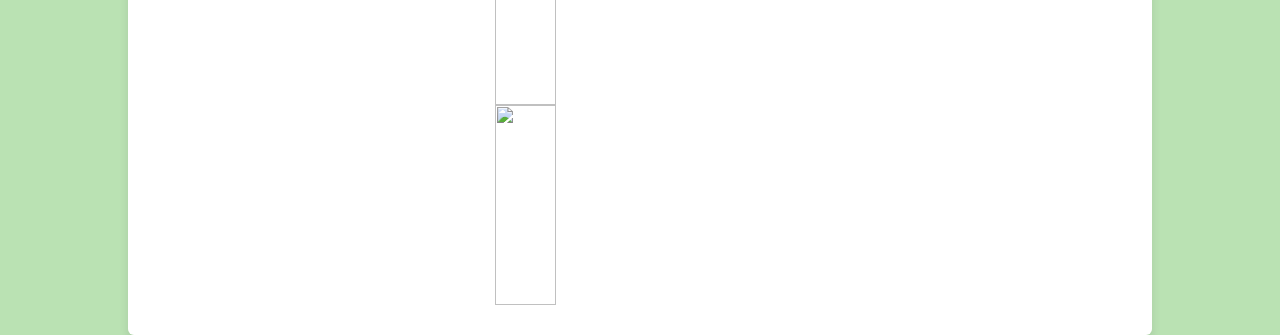
==== commit 869bdd68: "TOWERS" ====
--- a/Index.html
+++ b/Index.html
@@ -259,6 +259,11 @@
         <text id="Results">
             Test
         </text>
+
+        <img id="energyImg" src="Assets/Energy/null.png" width="200px", height="200px"> 
+        <img id="land" src="Assets/Land/null.png" width="200px", height="200px"> 
+        <img id="waste" src="Assets/Waste/null.png" width="200px", height="200px"> 
+        <img id="overall" src="Assets/Overall/null.png" width="200px", height="200px">
     </div>
 </div>
 </body>
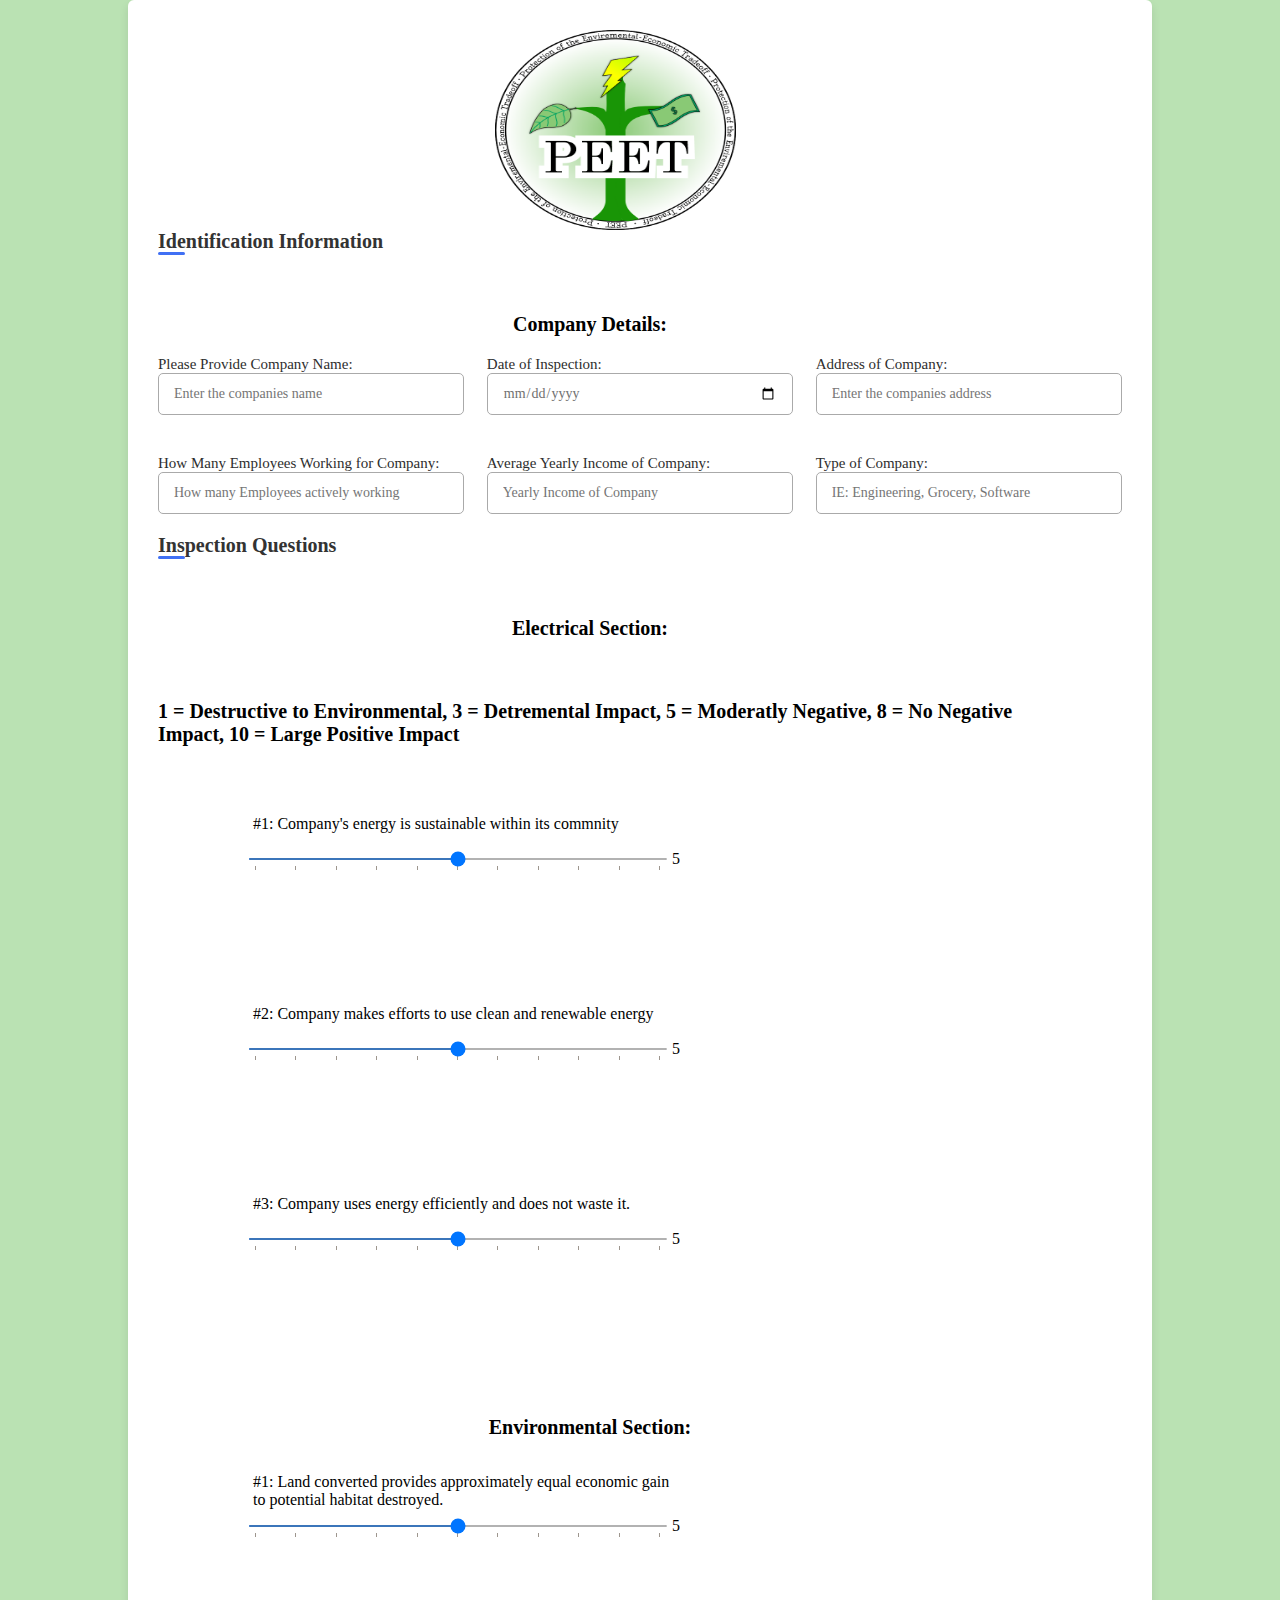
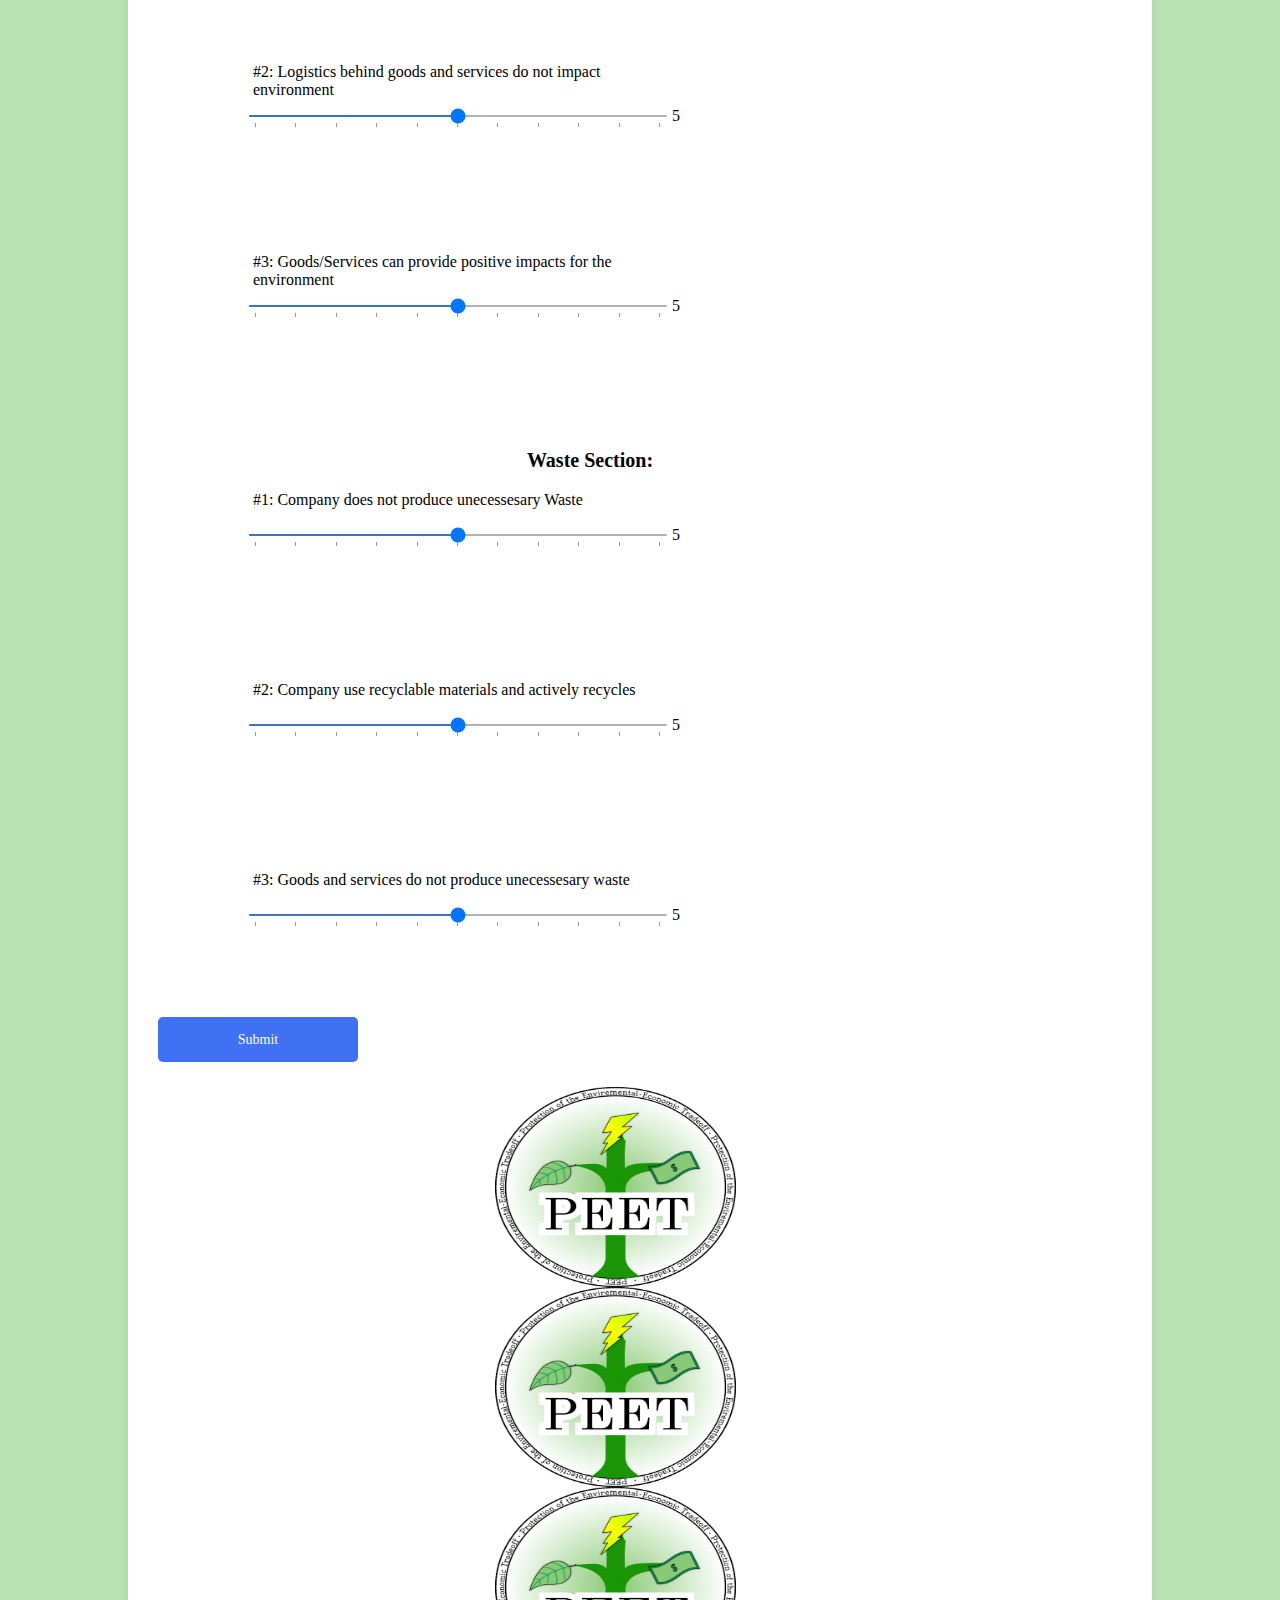
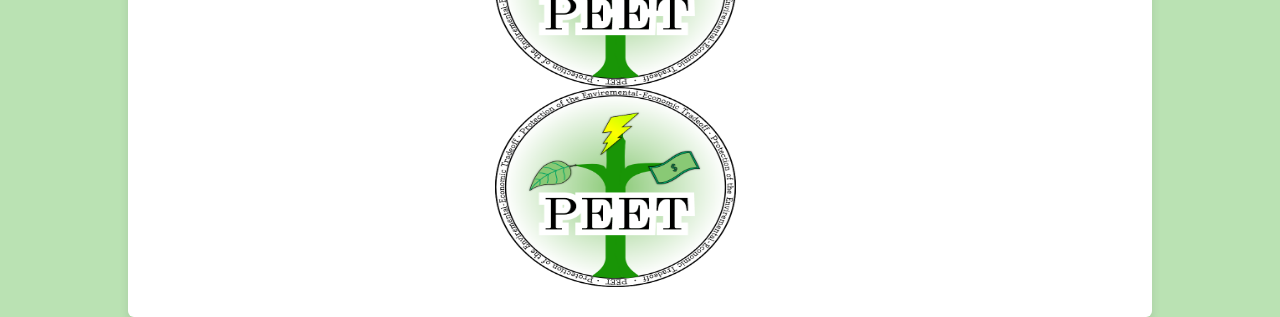
==== commit 9118cf04: "Kaden use consistant naming conventions challenge (IMPOSSIBLE!!!)" ====
--- a/Index.html
+++ b/Index.html
@@ -256,14 +256,10 @@
             <a> Submit </a>
         </button>
 
-        <text id="Results">
-            Test
-        </text>
-
-        <img id="energyImg" src="Assets/Energy/null.png" width="200px", height="200px"> 
-        <img id="land" src="Assets/Land/null.png" width="200px", height="200px"> 
-        <img id="waste" src="Assets/Waste/null.png" width="200px", height="200px"> 
-        <img id="overall" src="Assets/Overall/null.png" width="200px", height="200px">
+        <img id="energy" src="Assets/PEEMLogo.png" width="200px", height="200px">
+        <img id="land" src="Assets/PEEMLogo.png" width="200px", height="200px">
+        <img id="waste" src="Assets/PEEMLogo.png" width="200px", height="200px">
+        <img id="overall" src="Assets/PEEMLogo.png" width="200px", height="200px">
     </div>
 </div>
 </body>
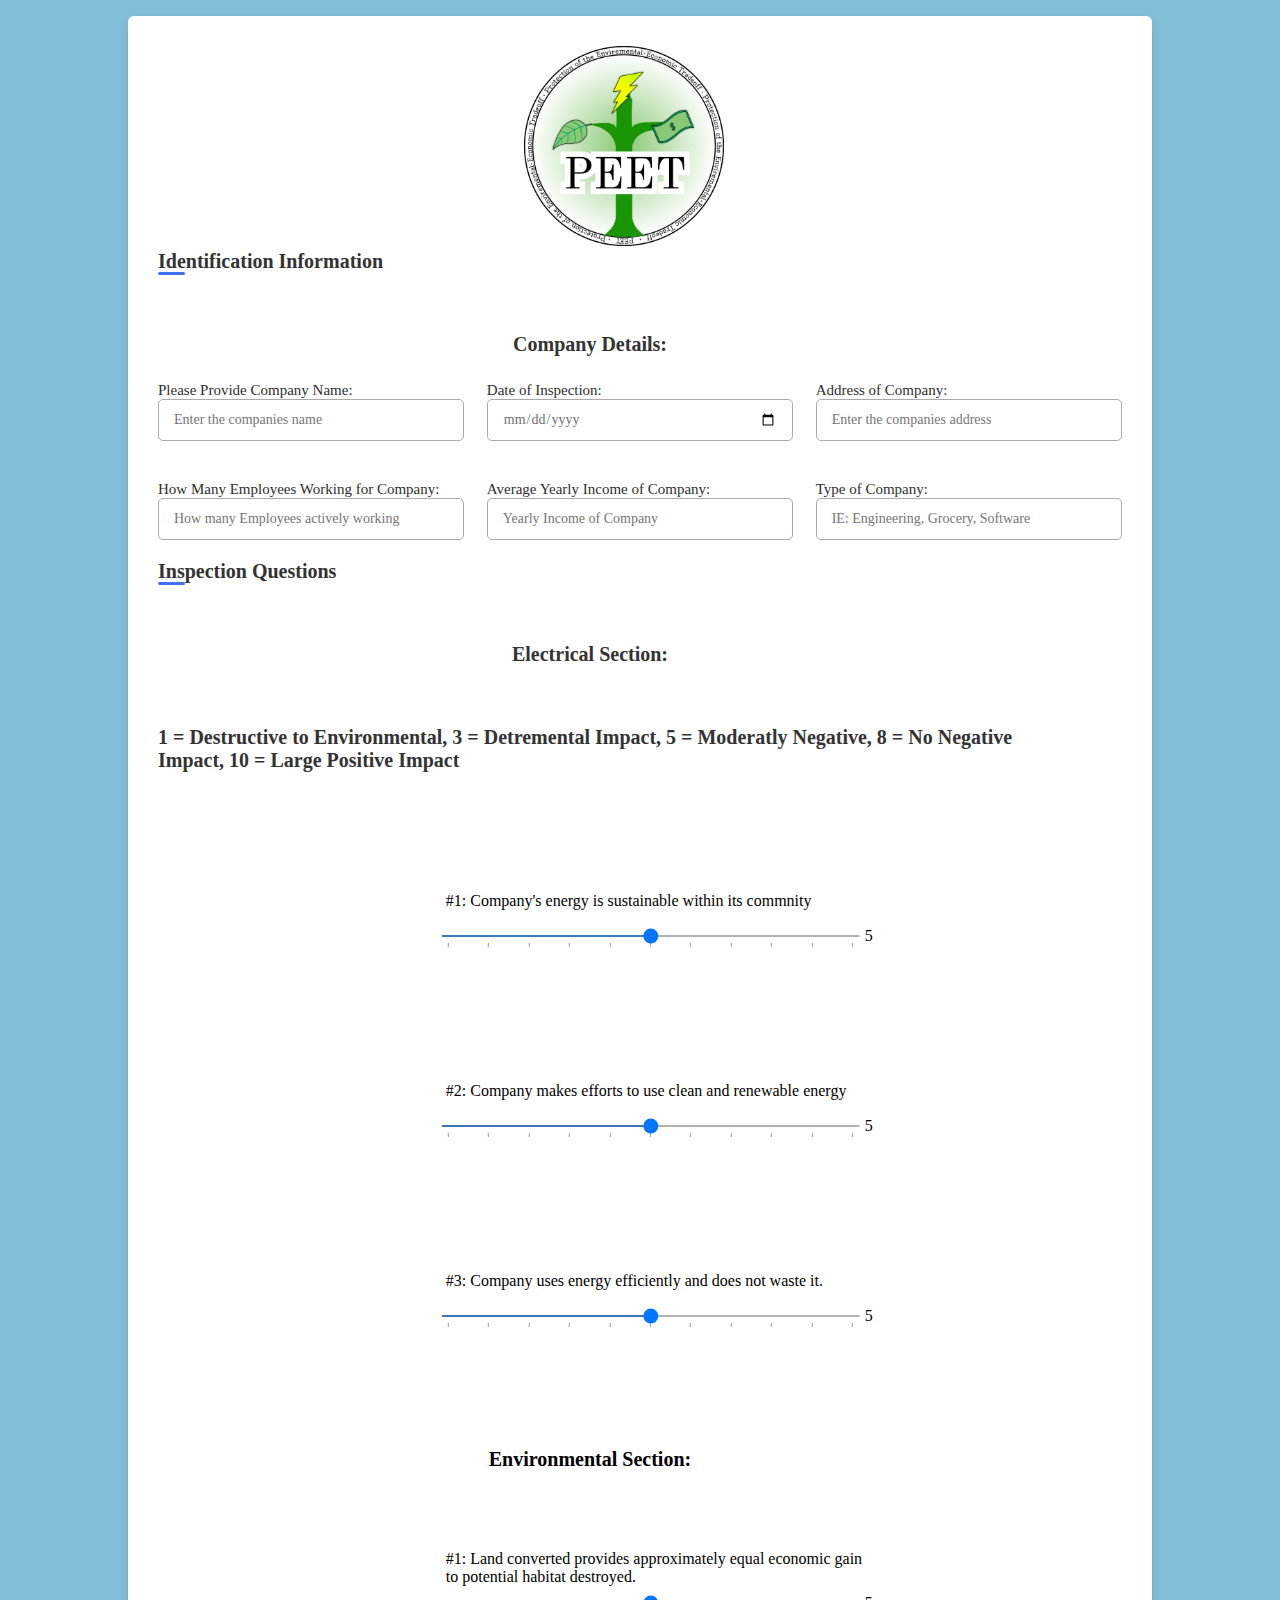
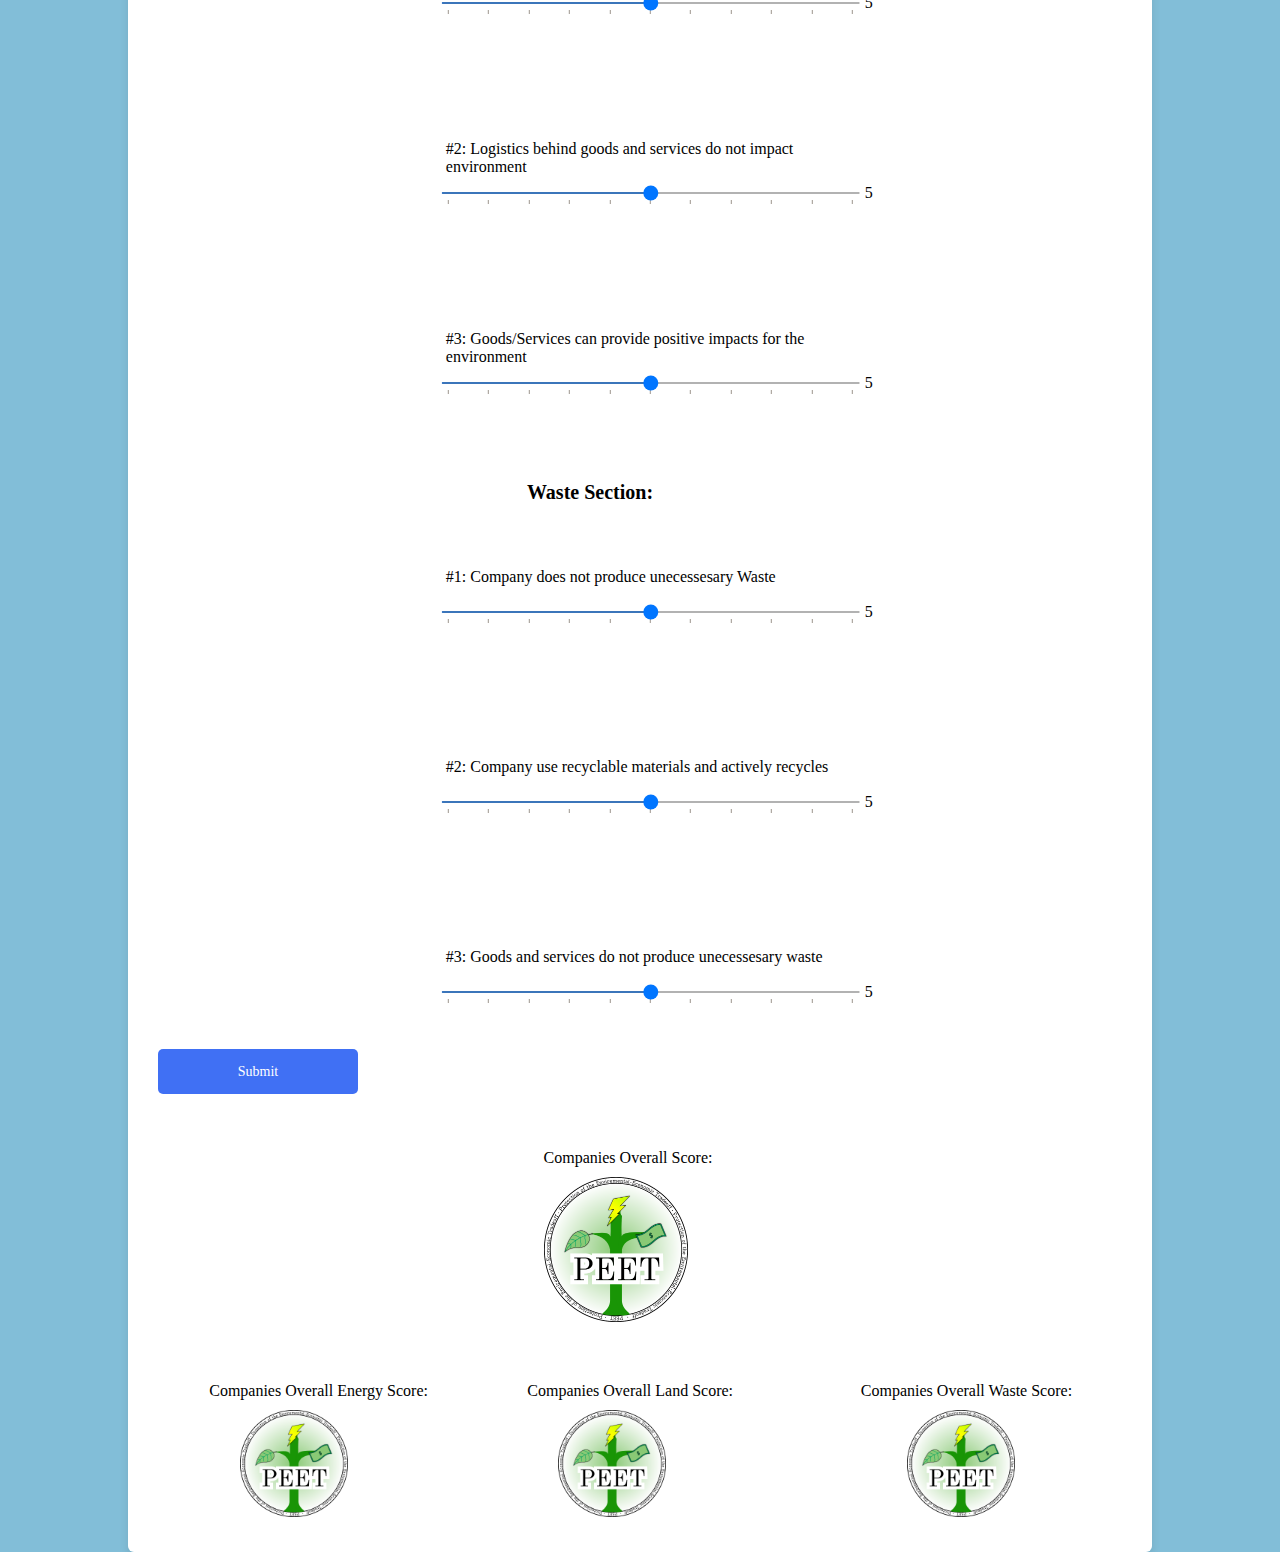
==== commit 698ce791: "FINALLY HERE" ====
--- a/Index.html
+++ b/Index.html
@@ -9,7 +9,8 @@
 <body>
 <!-- make a container-->
 <div class="container"><!-- make an image for PEEMLogo.png -->
-    <img id="logo" src="Assets/PEEMLogo.png" width="200" height="200">
+    <div class="logoImage">
+    <img id="logo" src="Assets/PEEMLogo.png" width="200" height="200"></div>
     <header>Identification Information</header>
     <body id="1">
     <div class="form first">
@@ -256,10 +257,23 @@
             <a> Submit </a>
         </button>
 
-        <img id="energy" src="Assets/PEEMLogo.png" width="200px", height="200px">
-        <img id="land" src="Assets/PEEMLogo.png" width="200px", height="200px">
-        <img id="waste" src="Assets/PEEMLogo.png" width="200px", height="200px">
-        <img id="overall" src="Assets/PEEMLogo.png" width="200px", height="200px">
+        <div class="ovOv">Companies Overall Score:</div>
+        <img class="overall" id="overall" src="Assets/PEEMLogo.png" width="200px", height="200px">
+
+        <div class="row">
+            <div class="column">
+        <div class="ovEner">Companies Overall Energy Score:</div>
+        <img class="energy" id="energy" src="Assets/PEEMLogo.png" width="200px", height="200px" >
+            </div>
+            <div class="column">
+        <div class="ovLand">Companies Overall Land Score:</div>
+        <img class="land" id="land" src="Assets/PEEMLogo.png" width="200px", height="200px">
+            </div>
+            <div class="column">
+        <div class="ovWaste">Companies Overall Waste Score:</div>
+        <img class="wasteLo" id="waste" src="Assets/PEEMLogo.png" width="200px", height="200px">
+            </div>
+        </div>
     </div>
 </div>
 </body>
--- a/Style.css
+++ b/Style.css
@@ -7,7 +7,8 @@
 }
     /* Set up main body */
     body {
-        background: rgba(186 226 179);
+        /* background: rgba(186 226 179); */
+        background: #82bed8;
         min-height: 100vh;
         display: flex;
         align-items: center;
@@ -35,9 +36,9 @@
     }
 
     /* make logo center on page */
-    .container img {
-        display: block;
-        margin-left: 35%;
+    .container .logoImage {
+        display: block;
+        margin-left: 38%;
         /* margin-right: 50%; */
         width: 25%;
     }
@@ -55,7 +56,7 @@
     }
 
     /* Customize the form */
-    .container form {
+    .container {
         position: relative;
         margin-top: 16px;
         min-height: 490px;
@@ -69,7 +70,7 @@
     }
 
     /* Customise the container title */
-    .container form .title {
+    .container .title {
         display: block;
         margin-bottom: 8px;
         font-size: 16px;
@@ -212,7 +213,12 @@
 
         /* Position sliders in middle of screen and allow for easy viewing */
     .slider {
+        top: 50%;
+        left: 50%;
+        margin-left: 40%;
+        margin-right: auto;
         margin-bottom: -40px;
+        transform: translate(40%, 50%);
         margin: 50px;
         height: 90px;
         width: 50%;
@@ -246,4 +252,86 @@
         outline: none;
     }
 
+    .container .energy {
+        display: block;
+        margin-left: 25%;
+        /* margin-right: 50%; */
+        width: 35%;
+        height: auto;
+    }
+    .container .land {
+        display: block;
+        margin-left: 25%;
+        /* margin-right: 50%; */
+        width: 35%;
+        height: auto;
+    }
+    .container .wasteLo {
+        display: block;
+        margin-left: 35%;
+        /* margin-right: 50%; */
+        width: 35%;
+        height: auto;
+    }
+    .container .overall {
+        display: block;
+        margin-left: 40%;
+        /* margin-right: 50%; */
+        width: 15%;
+        height: auto;
+    }
+
+    .container .ovEner {
+        margin-top: 40px;
+        margin-bottom: 5px;
+        padding-top: 15px;
+        padding-bottom: 5px;
+        align-items: inherit; 
+        margin-left: 15%;
+        margin-right: auto;
+    }
+    .container .ovLand {
+        margin-top: 40px;
+        margin-bottom: 5px;
+        padding-bottom: 5px;
+        padding-top: 15px;
+        align-items: inherit; 
+        margin-left: 15%;
+        margin-right: auto;
+    }
+    .container .ovWaste {
+        margin-top: 40px;
+        margin-bottom: 5px;
+        padding-bottom: 5px;
+        padding-top: 15px;
+        align-items: inherit; 
+        margin-left: 20%;
+        margin-right: auto;
+    }
+    .container .ovOv {
+        margin-top: 40px;
+        margin-bottom: 5px;
+        padding-bottom: 5px;
+        padding-top: 15px;
+        align-items: inherit; 
+        margin-left: 40%;
+        margin-right: auto;
+    }
+
+/* Three image containers (use 25% for four, and 50% for two, etc) */
+    .column {
+        float: left;
+        width: 33%;
+        padding: 5px;
+    }
+  
+  /* Clear floats after image containers */
+    .row::after {
+        content: "";
+        clear: both;
+        display: table;
+    }
+
+    
+
     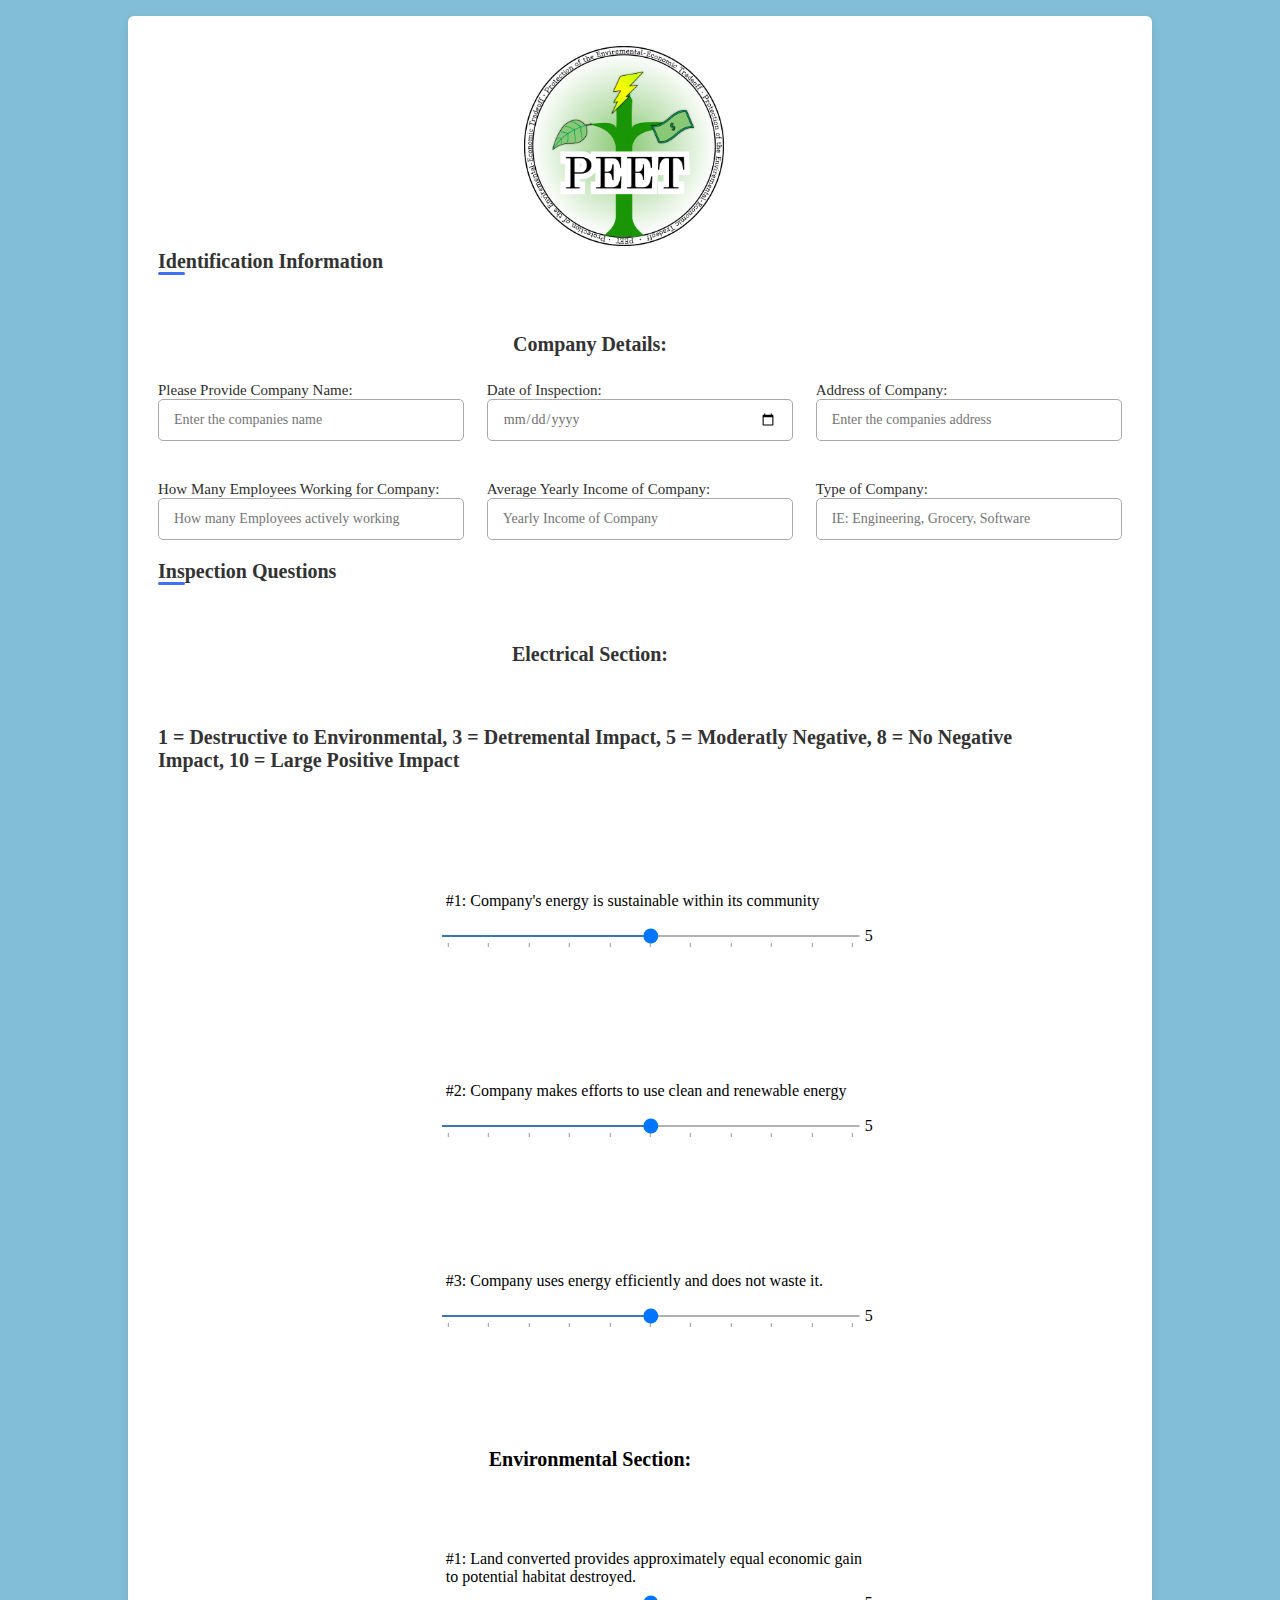
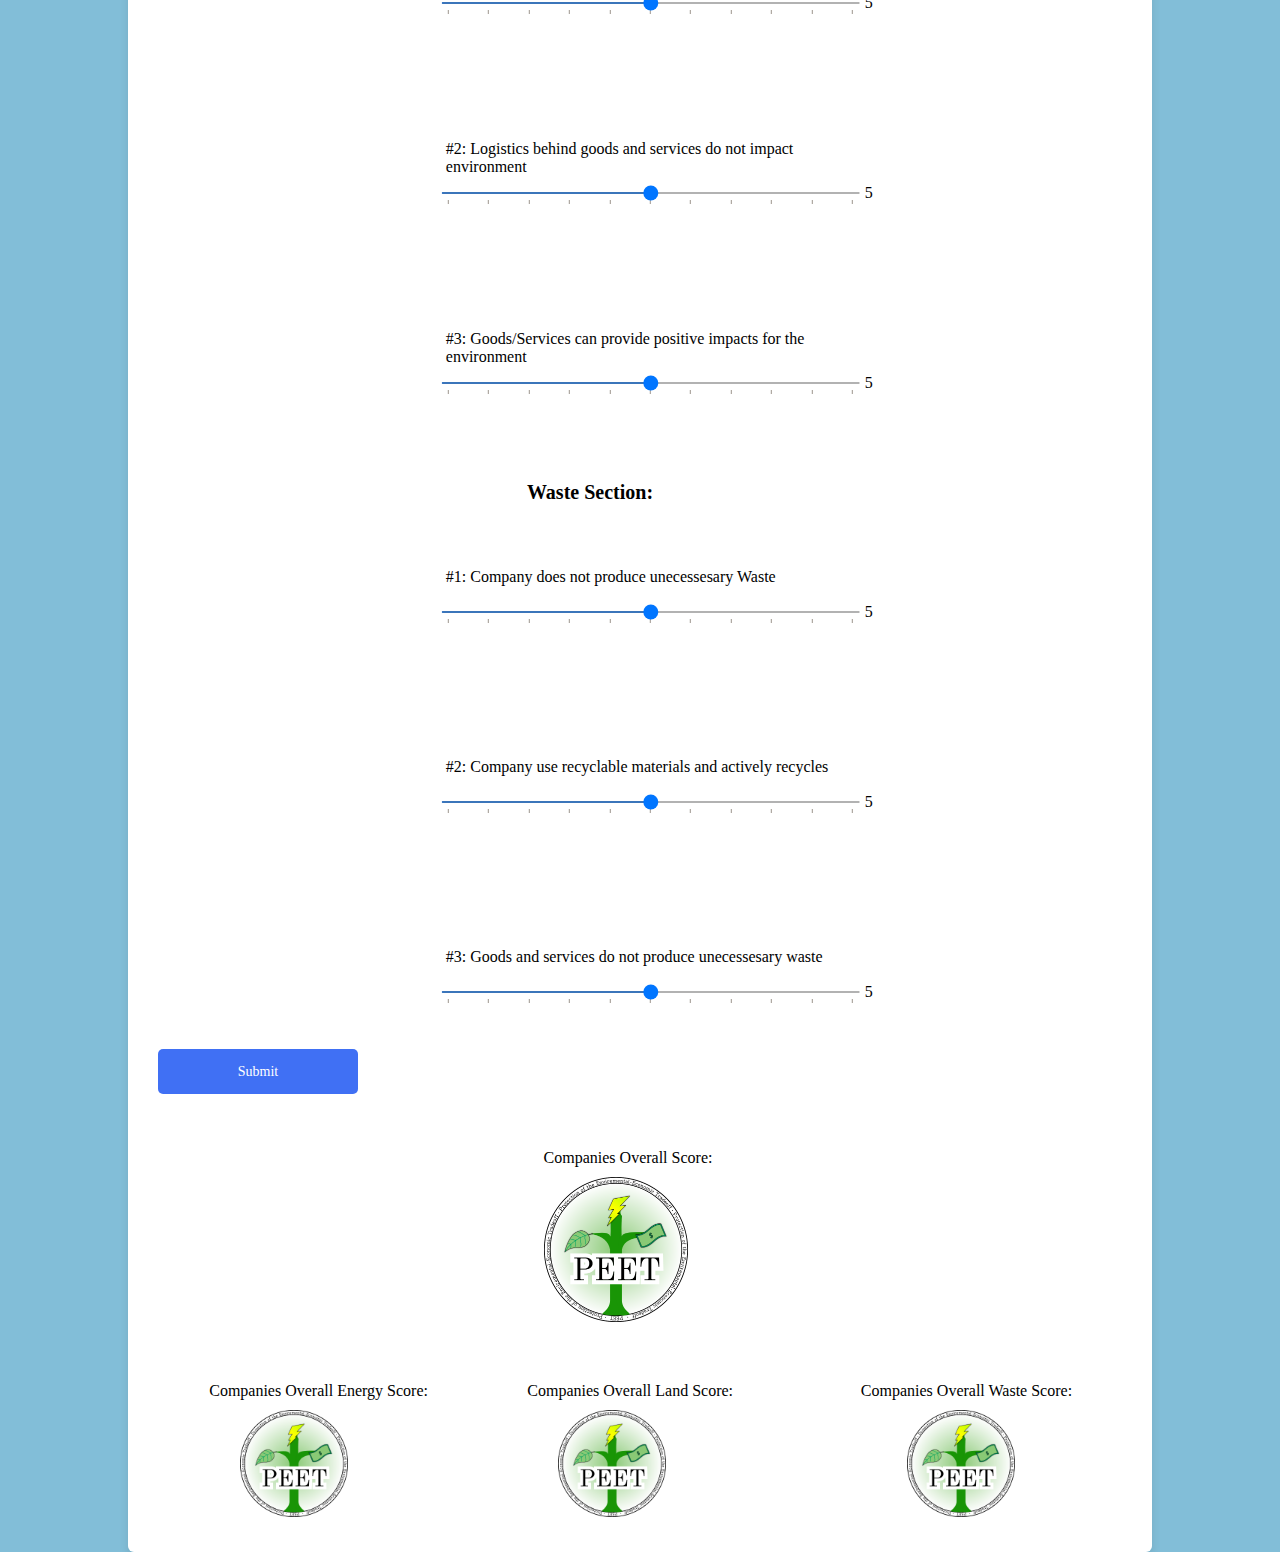
==== commit 495f624b: "SPELL CHECKS" ====
--- a/Index.html
+++ b/Index.html
@@ -51,7 +51,7 @@
         <!-- Use points from graph made yesterday -->
         <div class="fields">
             <div class="slider">
-                <label for="fader">#1: Company's energy is sustainable within its commnity </label>
+                <label for="fader">#1: Company's energy is sustainable within its community </label>
                 <input type="range" min="0" max="10" value="5" id="EletQ1"
                        step="1" list="score" oninput="rangeValue.innerText = this.value">
                 <p id="rangeValue">5</p>
--- a/Style.css
+++ b/Style.css
@@ -39,6 +39,7 @@
     .container .logoImage {
         display: block;
         margin-left: 38%;
+        margin-right: auto;
         /* margin-right: 50%; */
         width: 25%;
     }
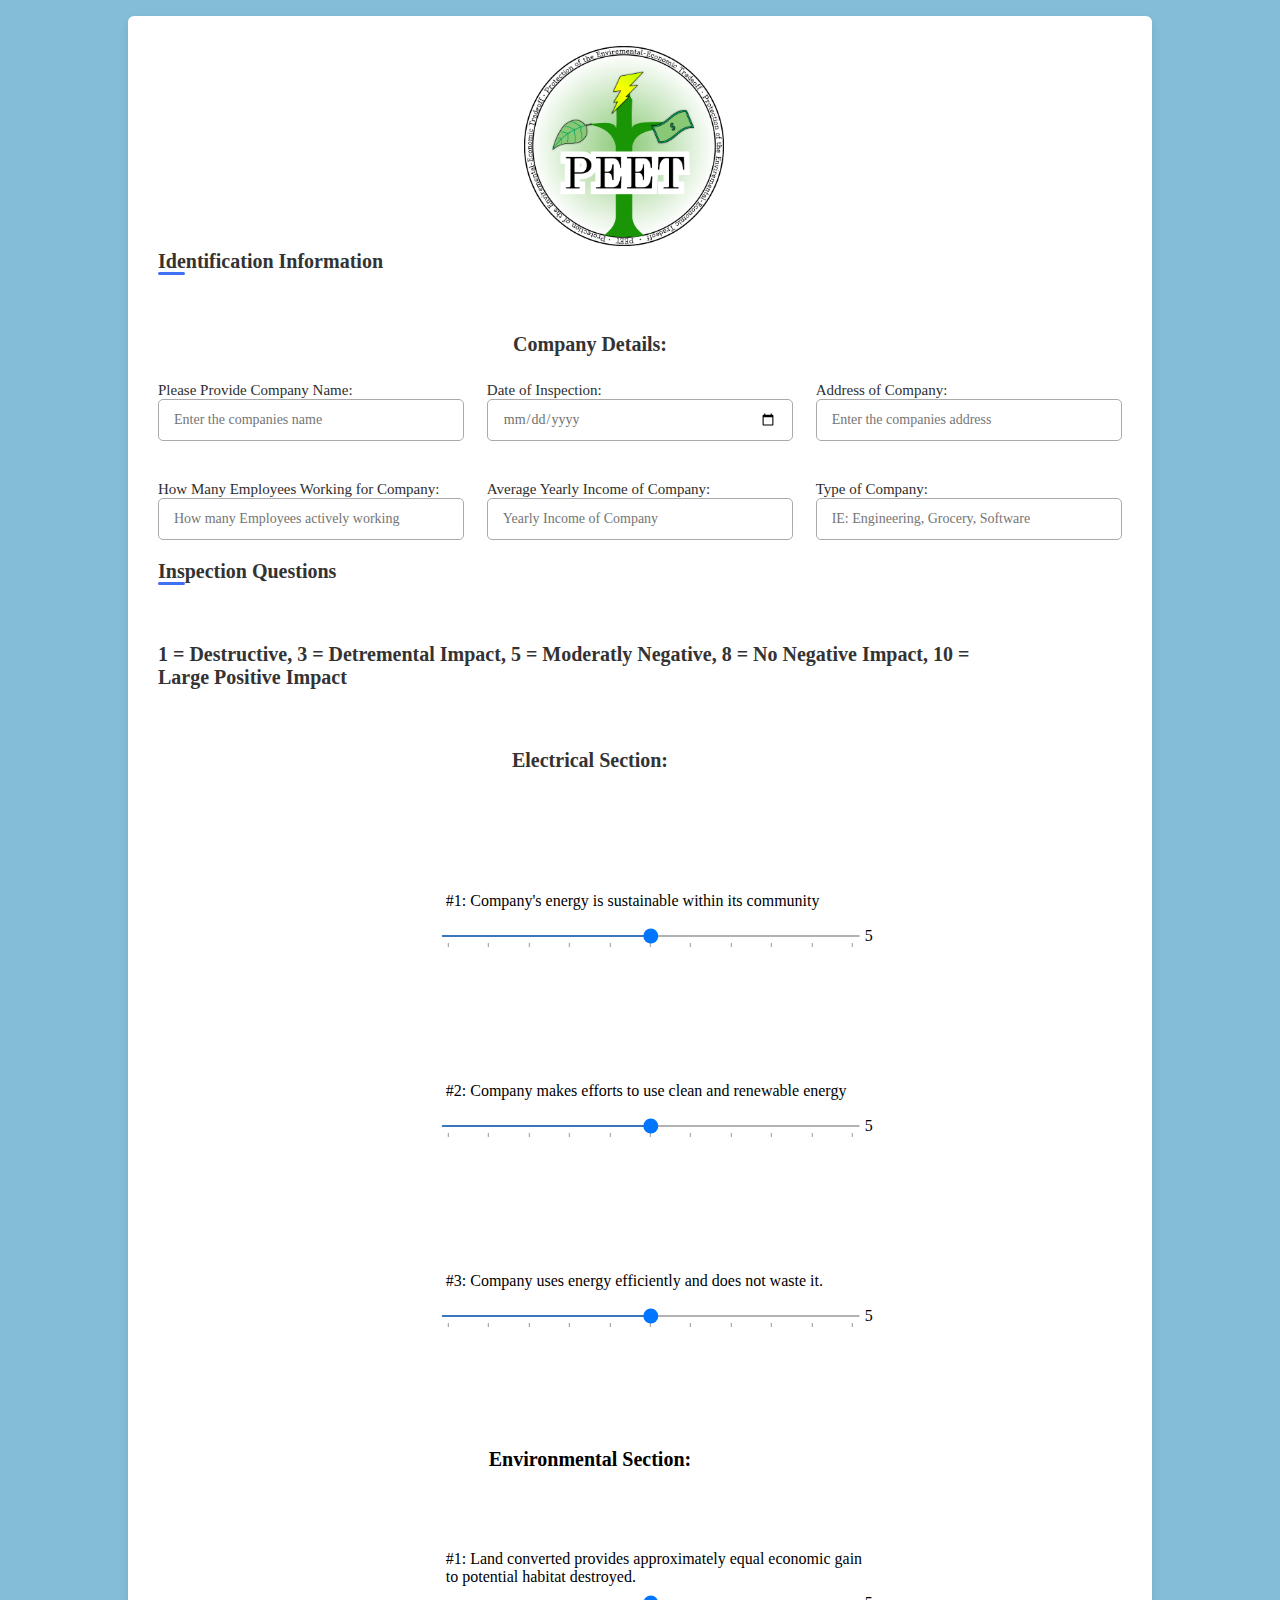
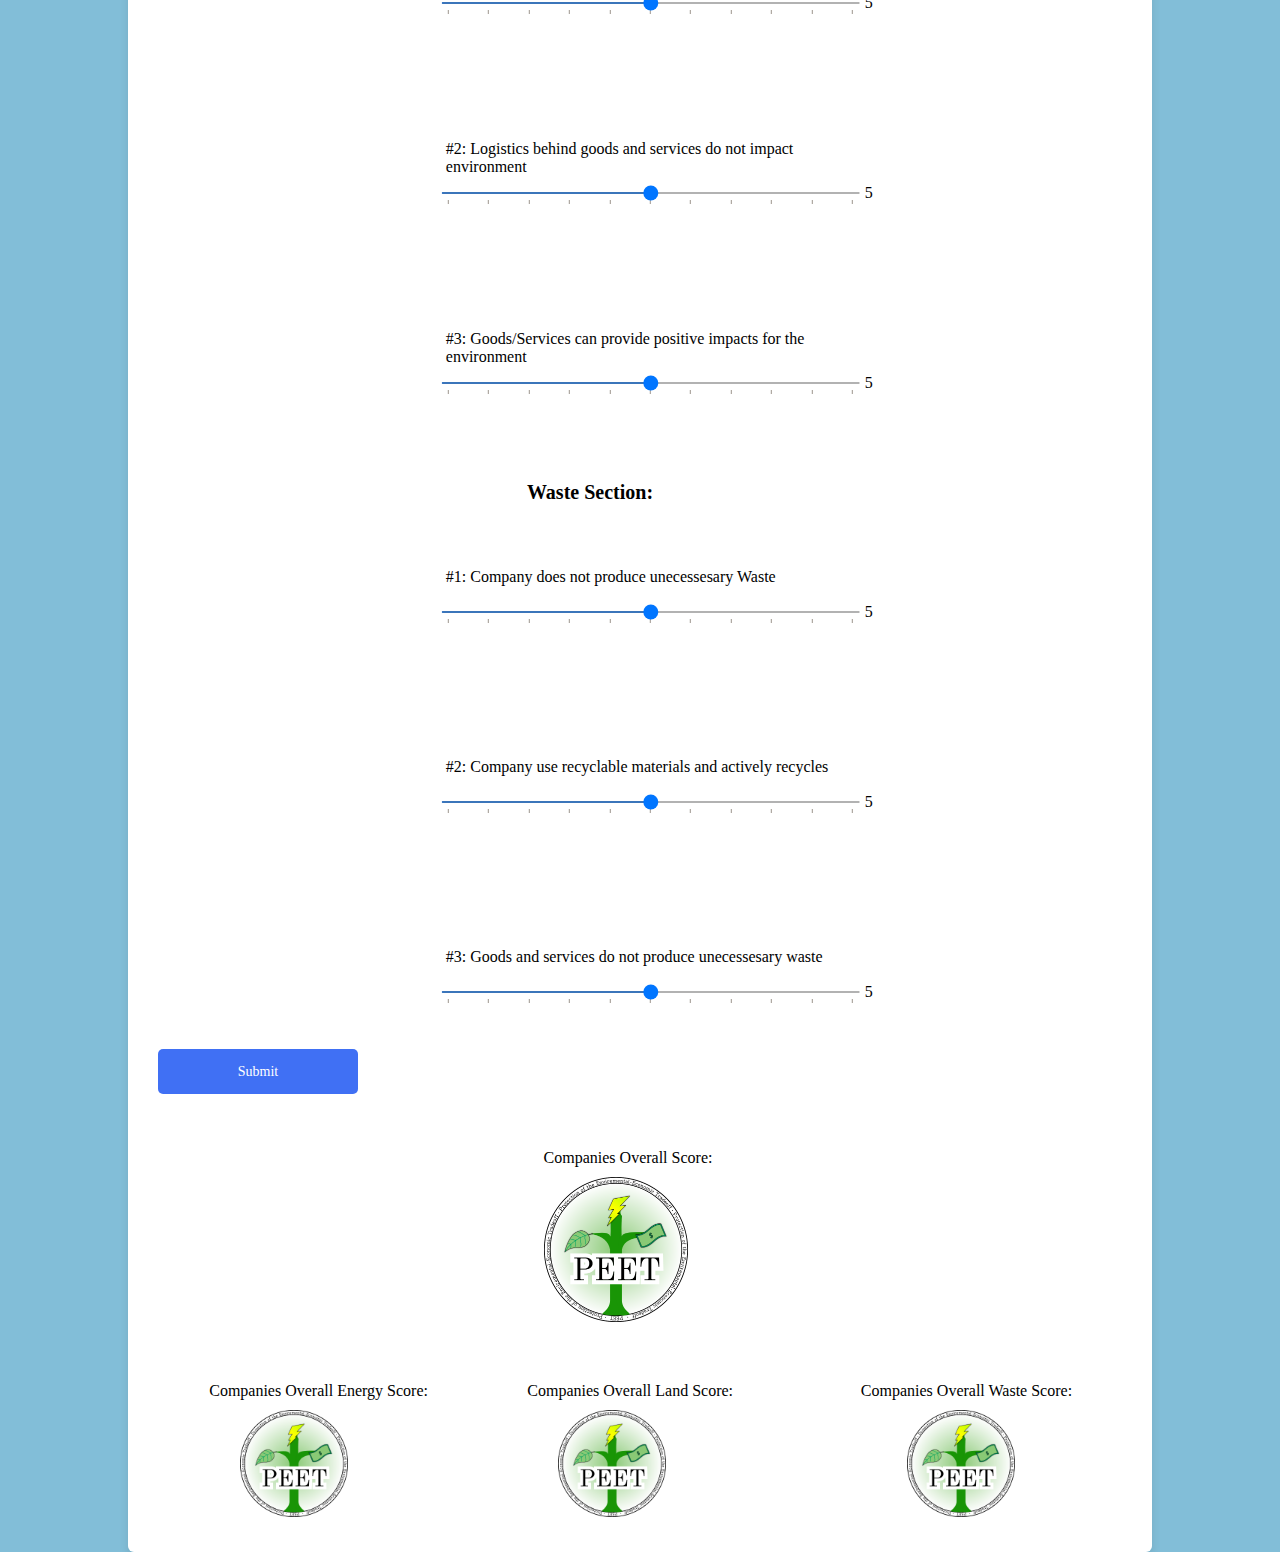
==== commit c0b4bcd8: "Move it Move it" ====
--- a/Index.html
+++ b/Index.html
@@ -46,8 +46,8 @@
         </div>
         <body>
         <header>Inspection Questions</header>
+        <span class="title">1 = Destructive, 3 = Detremental Impact, 5 = Moderatly Negative, 8 = No Negative Impact, 10 = Large Positive Impact</span>
         <span class="title">Electrical Section:</span>
-        <span class="title">1 = Destructive to Environmental, 3 = Detremental Impact, 5 = Moderatly Negative, 8 = No Negative Impact, 10 = Large Positive Impact</span>
         <!-- Use points from graph made yesterday -->
         <div class="fields">
             <div class="slider">
